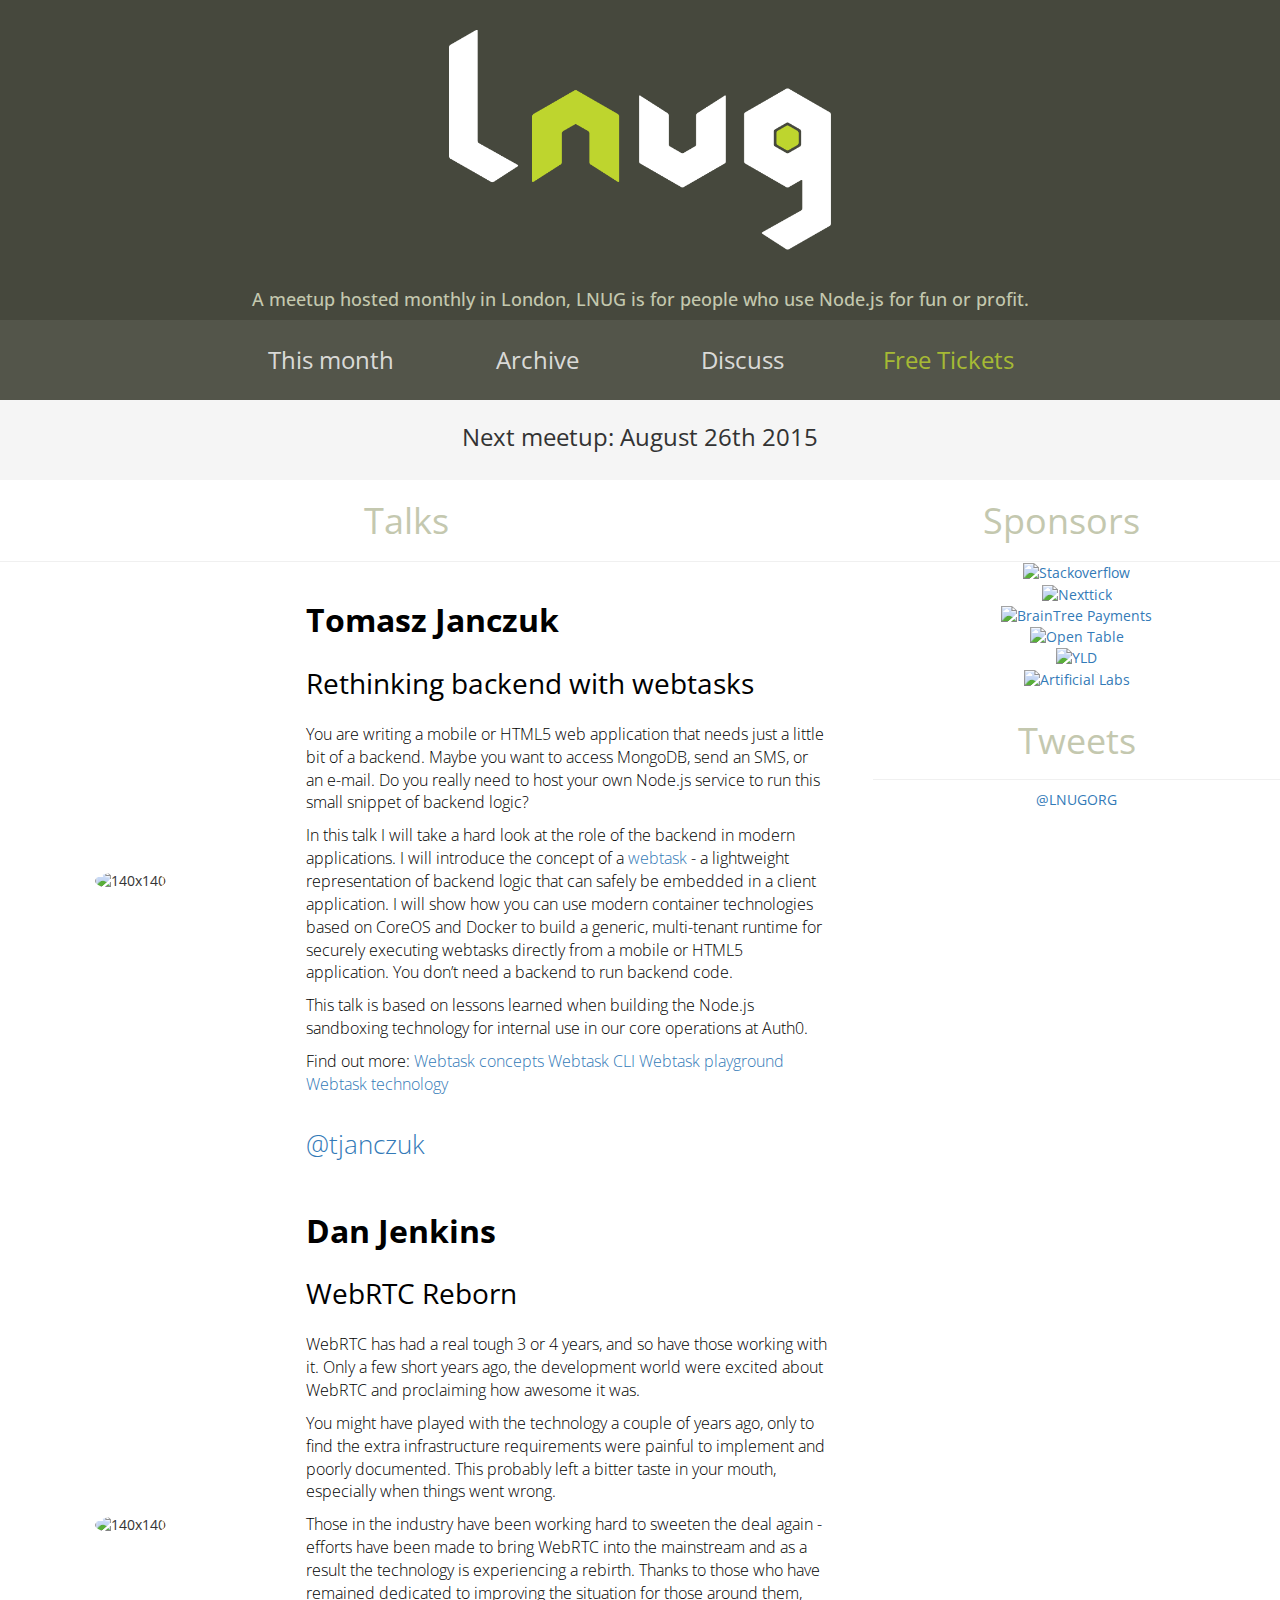
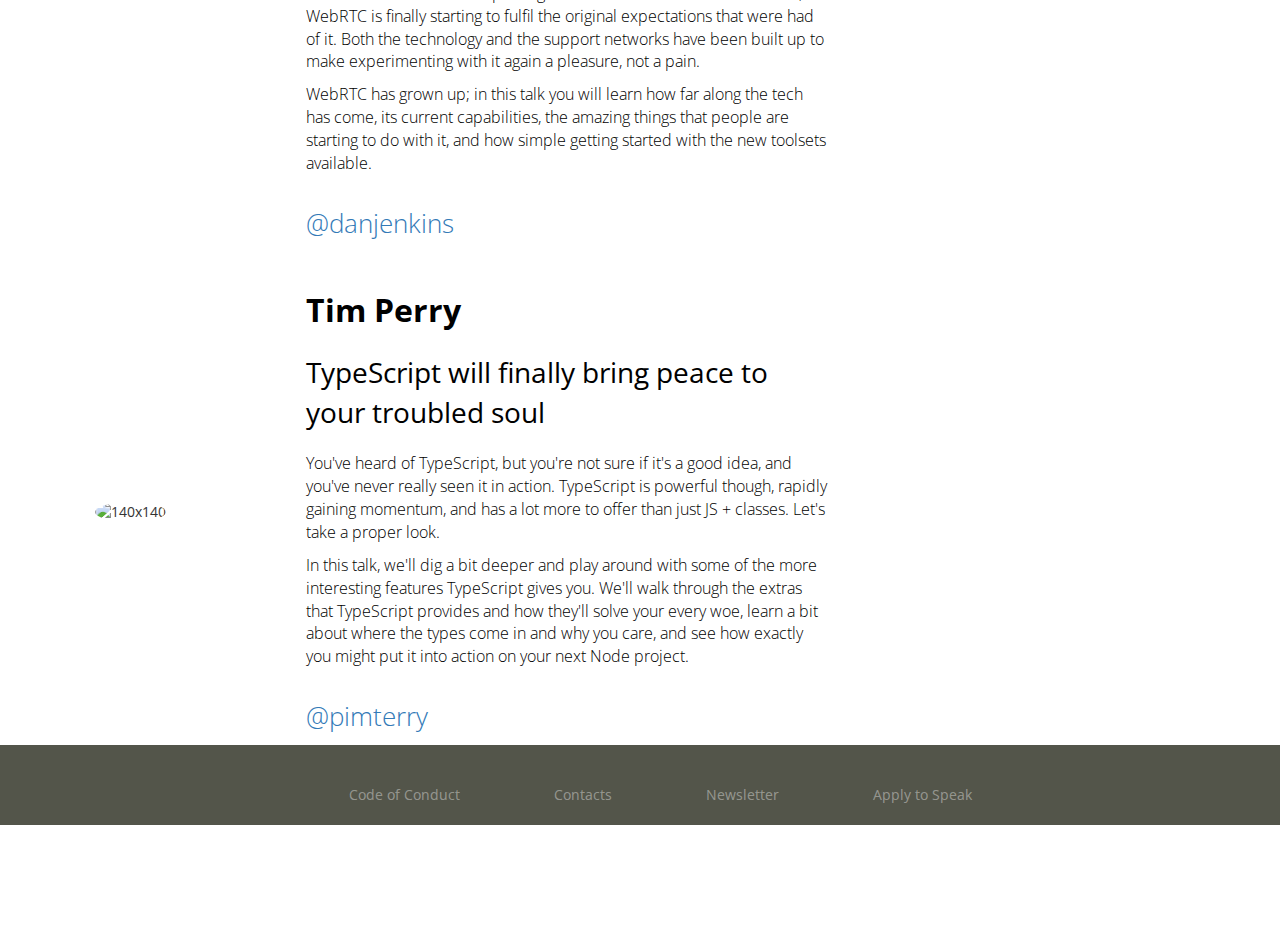
==== index.html @ 900f6df1 "fixed logo annnoyancies" ====
<!DOCTYPE html>
<html xmlns="http://www.w3.org/1999/xhtml" xmlns:og="http://ogp.me/ns#" xmlns:fb="http://www.facebook.com/2008/fbml">
<head>
  <meta charset="utf-8">
  <title>LNUG - London Node User Group</title>
  <meta name="description" content="London Node.js User Group is a meetup for developers but everyone is welcome. We meet every month to talk about Node, Javascript and to network">
  <!-- og  + meta data -->
  <meta property="og:title" content="LNUG - London Node User Group">
  <meta property="og:type" content="website">
  <meta property="og:url" content="http://lnug.org">
  <meta property="og:image" content="https://cloud.githubusercontent.com/assets/1097232/8071106/f07e3f4e-0efe-11e5-84f7-f4d4debe9ec7.png">
  <meta property="og:site_name" content="LNUG - London Node User Group">
  <meta property="og:description" content="London Node.js User Group is a meetup for developers but everyone is welcome. We meet every month to talk about Node, Javascript and to network.">

  <meta name="twitter:site" content="@lnugorg">
  <meta name="twitter:card" content="summary">
  <meta name="twitter:title" content="LNUG - London Node User Group">
  <meta name="twitter:description" content="London Node.js User Group is a meetup for developers but everyone is welcome. We meet every month to talk about Node, Javascript and to network.">
  <meta name="twitter:image" content="http://i.imgur.com/BBVehHB.png">
  <meta name="twitter:url" content="http://www.lnug.org">
  <meta name="google-site-verification" content="gnZ_Oz6_k7Gv93jmtpCeY6Rjz6E_rjh_1n5dlYgMcJw">
  <script src="//code.jquery.com/jquery.min.js"></script>
  <link href="//maxcdn.bootstrapcdn.com/bootstrap/3.3.4/css/bootstrap.min.css" rel="stylesheet" type="text/css">
  <script src="//maxcdn.bootstrapcdn.com/bootstrap/3.3.4/js/bootstrap.min.js"></script>
  <link rel="stylesheet" href="css.css">
  <meta name="viewport" content="width=device-width, initial-scale=1">
</head>
<body>
<div class="container">
  <div class="row">
    <div class="col-xs-12 lnug-hero">
      <div class="lnug-header img-responsive">
        <img src="/public/logo.png" class="main_logo"/>
      </div>
      <div class="lnug-headline text-center"><h1>A meetup hosted monthly in London, LNUG is for people who use Node.js for fun or profit.</h1></div>
      <div class="row">
        <div class="lnug-menu col-lg-12">
            <div class="lnug-menu-textblock col-lg-8 col-lg-offset-2">
              <div class="lnug-menu-text col-xs-12 col-lg-3"><a href="/">This month</a></div>
              <div class="lnug-menu-text col-xs-12 col-lg-3"><a href="/archive">Archive</a></div>
              <div class="lnug-menu-text col-xs-12 col-lg-3"><a href="https://gitter.im/lnug/discuss" target="_blank">Discuss</a></div>
              <div class="lnug-menu-text col-xs-12 col-lg-3"><a id="lnug-tkt" href="https://ti.to/lnug/august-2015" target="_blank">Free Tickets</a></div>
            </div>
        </div>
      </div>
      <div class="lnug-nextevent">
        <div class="text-center">
          <p>Next meetup: <span class="lnug-nextmeetup">August 26th 2015</span></p>
        </div>
      </div>
    </div>
  </div>



  <div class="row">
    <div class="row lnug-sectiondesc">
       <div class="col-xs-12 col-md-8 text-center talk-label ">Talks</div>
       <div class="col-xs-12 col-md-4 text-center sponsor-label hidden-xs hidden-sm">Sponsors</div>
    </div>

    <div class="col-xs-12 col-md-8 col-lg-8 lnug-content"><div class="row lnug-singlespeaker">
  <div class="col-xs-4 col-md-4 text-center lnug-speakerphoto">
    <img class="img-circle" alt="140x140" style="width: 140px; height: 140px;" src="https://avatars.githubusercontent.com/u/822369?v=3">
  </div>
  <div class="col-xs-8 col-md-8 lnug-speakercard">
    <div class="col-xs-12 lnug-speakername name">Tomasz Janczuk</div>
    <div class="col-xs-12 lnug-talktitle title">Rethinking backend with webtasks</div>
    <div class="col-xs-12 lnug-talkdesc desc"><p>You are writing a mobile or HTML5 web application that needs just a little bit of a backend. Maybe you want to access MongoDB, send an SMS, or an e-mail. Do you really need to host your own Node.js service to run this small snippet of backend logic?</p>
<p>In this talk I will take a hard look at the role of the backend in modern applications. I will introduce the concept of a <a href="https://webtask.io">webtask</a> - a lightweight representation of backend logic that can safely be embedded in a client application. I will show how you can use modern container technologies based on CoreOS and Docker to build a generic, multi-tenant runtime for securely executing webtasks directly from a mobile or HTML5 application. You don’t need a backend to run backend code.</p>
<p>This talk is based on lessons learned when building the Node.js sandboxing technology for internal use in our core operations at Auth0.</p>
<p>Find out more:
<a href="http://tomasz.janczuk.org/2015/04/rethinking-backend-with-webtasks.html">Webtask concepts</a>
<a href="https://github.com/auth0/wt-cli">Webtask CLI</a>
<a href="https://webtask.io">Webtask playground</a>
<a href="https://medium.com/aws-activate-startup-blog/sandboxing-code-in-the-era-of-containers-294edb3a674">Webtask technology</a></p>
</div>
    <div class="col-xs-12 lnug-twitterhandle">
      <a href="https://github.com/tjanczuk">@tjanczuk</a>
      </div>
  </div>
</div> <div class="row lnug-singlespeaker">
  <div class="col-xs-4 col-md-4 text-center lnug-speakerphoto">
    <img class="img-circle" alt="140x140" style="width: 140px; height: 140px;" src="https://avatars.githubusercontent.com/u/243117?v=3">
  </div>
  <div class="col-xs-8 col-md-8 lnug-speakercard">
    <div class="col-xs-12 lnug-speakername name">Dan Jenkins</div>
    <div class="col-xs-12 lnug-talktitle title">WebRTC Reborn</div>
    <div class="col-xs-12 lnug-talkdesc desc"><p>WebRTC has had a real tough 3 or 4 years, and so have those working with it. Only a few short years ago, the development world were excited about WebRTC and proclaiming how awesome it was. </p>
<p>You might have played with the technology a couple of years ago, only to find the extra infrastructure requirements were painful to implement and poorly documented. This probably left a bitter taste in your mouth, especially when things went wrong.</p>
<p>Those in the industry have been working hard to sweeten the deal again - efforts have been made to bring WebRTC into the mainstream and as a result the technology is experiencing a rebirth. Thanks to those who have remained dedicated to improving the situation for those around them, WebRTC is finally starting to fulfil the original expectations that were had of it. Both the technology and the support networks have been built up to make experimenting with it again a pleasure, not a pain.</p>
<p>WebRTC has grown up; in this talk you will learn how far along the tech has come, its current capabilities, the amazing things that people are starting to do with it, and how simple getting started with the new toolsets available.</p>
</div>
    <div class="col-xs-12 lnug-twitterhandle">
      <a href="https://github.com/danjenkins">@danjenkins</a>
      </div>
  </div>
</div> <div class="row lnug-singlespeaker">
  <div class="col-xs-4 col-md-4 text-center lnug-speakerphoto">
    <img class="img-circle" alt="140x140" style="width: 140px; height: 140px;" src="https://avatars.githubusercontent.com/u/1526883?v=3">
  </div>
  <div class="col-xs-8 col-md-8 lnug-speakercard">
    <div class="col-xs-12 lnug-speakername name">Tim Perry</div>
    <div class="col-xs-12 lnug-talktitle title">TypeScript will finally bring peace to your troubled soul</div>
    <div class="col-xs-12 lnug-talkdesc desc"><p>You&#39;ve heard of TypeScript, but you&#39;re not sure if it&#39;s a good idea, and you&#39;ve never really seen it in action. TypeScript is powerful though, rapidly gaining momentum, and has a lot more to offer than just JS + classes. Let&#39;s take a proper look.</p>
<p>In this talk, we&#39;ll dig a bit deeper and play around with some of the more interesting features TypeScript gives you. We&#39;ll walk through the extras that TypeScript provides and how they&#39;ll solve your every woe, learn a bit about where the types come in and why you care, and see how exactly you might put it into action on your next Node project.</p>
</div>
    <div class="col-xs-12 lnug-twitterhandle">
      <a href="https://github.com/pimterry">@pimterry</a>
      </div>
  </div>
</div></div>

    <div class="col-xs-12 col-md-4 col-lg-4 lnug-sidebar text-center">
      <ul class="list-unstyled">
        <li>
          <a href="http://www.stackoverflow.com" target="_blank" title="Stackoverflow homepage, proud sponsor of LNUG">
            <img src="./public/stackoverflow.jpg" alt="Stackoverflow">
          </a>
        </li>
        <li>
          <a href="http://www.nexttick.io" target="_blank" title="Nexttick homepage, proud sponsor of LNUG">
            <img src="./public/nexttick.jpg" alt="Nexttick">
          </a>
        </li>
        <li>
          <a href="https://www.braintreepayments.com/" target="_blank" title="BrainTree Payments homepage, proud sponsor of LNUG">
            <img src="./public/braintree.png" alt="BrainTree Payments">
          </a>
        </li>
        <li>
          <a href="http://www.opentable.com/" target="_blank" title="Open Table homepage, proud sponsor of LNUG">
            <img src="./public/opentable.jpg" alt="Open Table">
          </a>
        </li>
        <li>
          <a href="http://www.yld.io" target="_blank" title="YLD homepage, proud sponsor of LNUG">
            <img src="./public/yld.jpg" alt="YLD">
          </a>
        </li>
        <li>
          <a href="http://www.artificial.io" target="_blank" title="Artificial homepage, proud sponsor of LNUG">
            <img src="./public/artificial-labs.jpg" alt="Artificial Labs">
          </a>
        </li>
      </ul>

      <div class="twitter-label lnug-sectiondesc">Tweets</div>
      <div class="twitter-widget">
        <a class="twitter-timeline" data-dnt="true" href="https://twitter.com/LNUGorg" data-widget-id="568413083740422144">@LNUGORG</a>
        <script>!function(d,s,id){var js,fjs=d.getElementsByTagName(s)[0],p=/^http:/.test(d.location)?'http':'https';if(!d.getElementById(id)){js=d.createElement(s);js.id=id;js.src=p+"://platform.twitter.com/widgets.js";fjs.parentNode.insertBefore(js,fjs);}}(document,"script","twitter-wjs");</script>
      </div>
    </div>


  <div class="row">
    <div class="col-xs-12 lnug-footer">
      <ul class="lnug-footer-text">
        <li><a href="code-of-conduct" title="code-of-conduct">Code of Conduct</a></li>
        <li><a href="mailto:contact@lnug.org?Subject=LNUG+site+question">Contacts</a></li>
        <li><a href="http://nexttick.us8.list-manage.com/subscribe?u=9ebd291b0179eceff6533b0da&amp;id=f7e81cdb7a" target="_blank" title="The monthly newsletter">Newsletter</a></li>
        <li><a href="//github.com/lnug/speak" target="_blank" title="speakers application">Apply to Speak</a></li>
      </ul>
      <ul class="lnug-footer-text">
        <li>LNUG 2015 - THE nodejs meetup in London</li>
      </ul>
    </div>
  </div>
</div>
</div>
</body>
<link href="//fonts.googleapis.com/css?family=Open+Sans:300,400,700" rel="stylesheet" type="text/css">
<script>
  !function(g,s,q,r,d){r=g[r]=g[r]||function(){(r.q=r.q||[]).push(
  arguments)};d=s.createElement(q);q=s.getElementsByTagName(q)[0];
  d.src='//d1l6p2sc9645hc.cloudfront.net/tracker.js';q.parentNode.
  insertBefore(d,q)}(window,document,'script','_gs');

  _gs('GSN-057421-B');
</script>
</html>
---- css.css ----
html, body {
  overflow-x: hidden;
  background-color: white;
}

.container {
  padding: 0;
  margin: 0;
  width: 100%;
  font-family: 'Open Sans', sans-serif;
}
.lnug-header {
  background-color: rgb(70, 72, 61);
  background-repeat: no-repeat;
  background-size: contain;
  background-position: center;
  height: 220px;
}
.lnug-headline {
  background-color: rgb(70, 72, 61);
  color: yellow;
  font-size: 18px;
}
.lnug-headline h1 {
  margin: 0 !important;
  padding: 10px 0 !important;
  font-size: 18px !important;
  color: rgb(196, 200, 175);
}

.lnug-menu {
  background-color: rgb(83, 85, 74);
  text-align: center;
}

.lnug-menu-textblock {
  text-align: center;
  height:100%;
  display: inline-block;
}

.lnug-menu-text {
  color: rgba(255,255,255,0.2);
  line-height: 3.3;
  font-size: 24px;
  height: 80px;
  float: left;
}
.lnug-menu-text a {
  color:rgba(255,255,255,0.8);
}
#lnug-tkt {
  color:rgba(190,213,46,0.8);

}

.lnug-nextevent {
  background-color: rgb(245, 245, 245);
  height: 80px;
  font-size: 24px;
  padding-top: 20px;
}

.lnug-sectiondesc {
  color: rgb(196, 200, 175);
  font-size: 36px;
  height: 80px;
  width: 100%;
}

html body .lnug-section p {
  padding-left: 0 !important;
  margin-left: 0 !important;
}

.talk-label,.sponsor-label {
  padding: 15px 0;
  border-bottom: 1px rgb(240, 240, 240) solid;
}
.twitter-label {
  padding: 15px 0;
  border-bottom: 1px rgb(240, 240, 240) solid;
}

.twitter-widget {
  padding-top: 10px;
  margin: 0 40px;
}

.lnug-content {

}

.lnug-content h1 p, .lnug-content h1 {
  margin-left: 20px;
}

.lnug-archive dl {
  margin: 0 20px;
}

.lnug-archive dt {
  font-size: 28px;
}

.lnug-archive dd {
  font-size: 16px;
}

.lnug-singlespeaker {
  margin-top: 25px;
  display: table;
}

.lnug-speakerphoto {
  display: table-cell;
  vertical-align: middle;
  float: none;
}
.lnug-speakercard {
  display: table-cell;
  float: none;
}

.lnug-speakercard div {
  margin: 10px 0;
  height: 100%;
}

.lnug-speakername {
  font-size: 32px;
  color: black;
  font-weight: 700;
}

.lnug-talktitle {
  font-size: 28px;
  color: black;
  font-weight: 400;
}

.lnug-talkdesc {
  font-size: 16px;
  color: black;
  font-weight: 300;
}

.lnug-twitterhandle {
  font-size: 26px;
  color: rgb(206, 208, 194);
  font-weight: 300;
}

.lnug-footer {
  background: rgb(83, 85, 74);
  height: 80px;
  color: rgba(255,255,255,0.4);
}

.lnug-footer-text {
  margin-top: 10px;
  text-align: center;
}
.lnug-footer-text li {
  display: inline-block;
  padding: 0 15px;
  margin: 30px !important;
}

.lnug-footer-text a {
  color: rgba(255,255,255,0.4);
}


.main_logo {
  height: 220px;
}
.lnug-hero {
  background: rgb(70, 72, 61);
}

.lnug-header.img-responsive {
  margin: 30px !important;


  text-align: center;
}
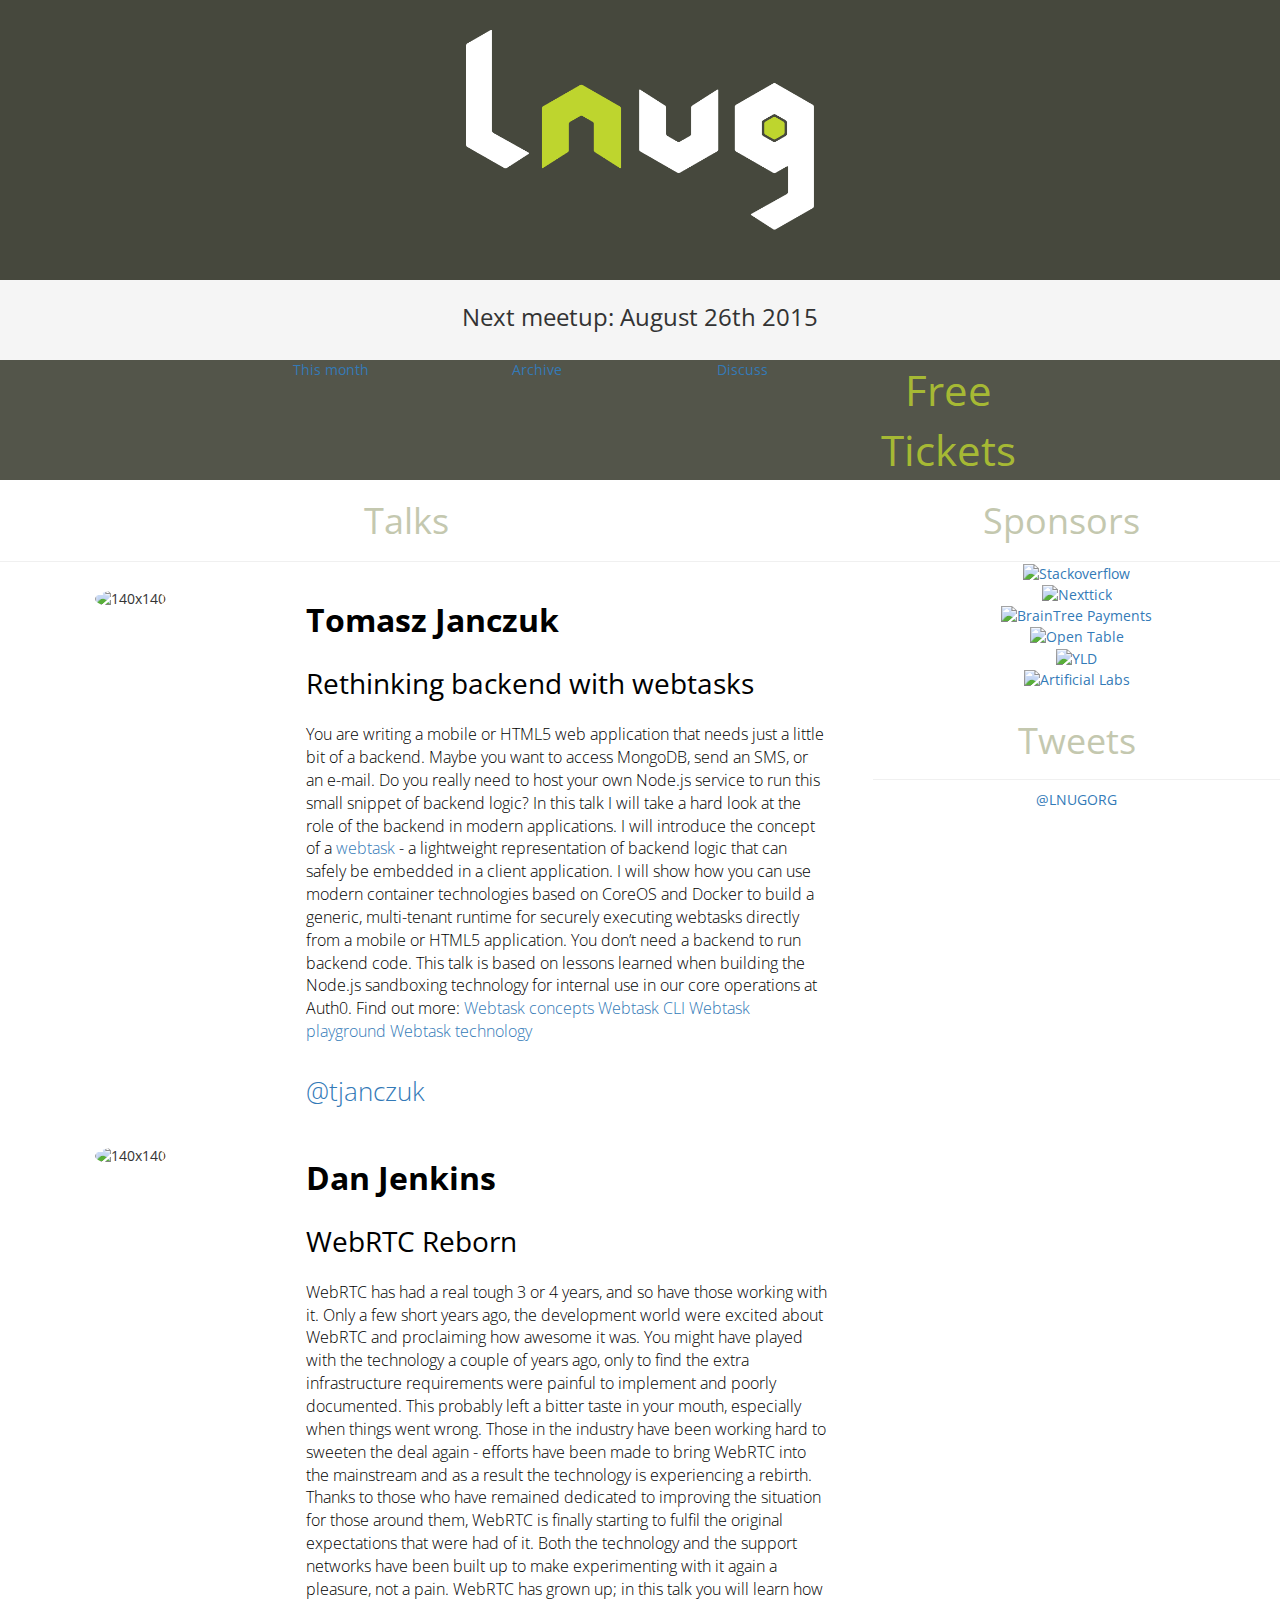
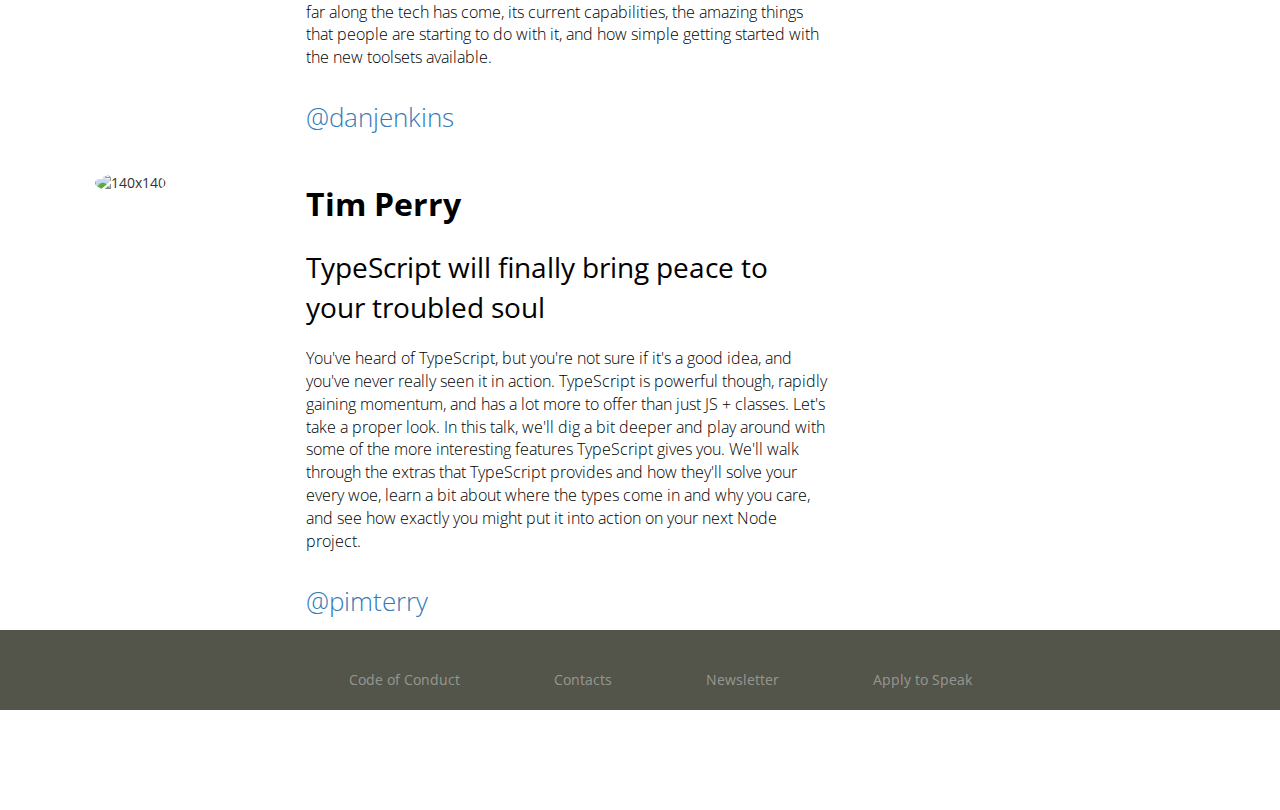
==== commit b33b81ab: "tweaks" ====
--- a/index.html
+++ b/index.html
@@ -30,9 +30,15 @@
   <div class="row">
     <div class="col-xs-12 lnug-hero">
       <div class="lnug-header img-responsive">
-        <img src="/public/logo.png" class="main_logo"/>
+        <img src="/public/logo.png" alt="London Node User Group" class="main_logo"/>
       </div>
-      <div class="lnug-headline text-center"><h1>A meetup hosted monthly in London, LNUG is for people who use Node.js for fun or profit.</h1></div>
+      <div class="lnug-nextevent">
+        <div class="text-center">
+          <p>Next meetup: <span class="lnug-nextmeetup">August 26th 2015</span></p>
+        </div>
+      </div>
+
+
       <div class="row">
         <div class="lnug-menu col-lg-12">
             <div class="lnug-menu-textblock col-lg-8 col-lg-offset-2">
@@ -41,11 +47,6 @@
               <div class="lnug-menu-text col-xs-12 col-lg-3"><a href="https://gitter.im/lnug/discuss" target="_blank">Discuss</a></div>
               <div class="lnug-menu-text col-xs-12 col-lg-3"><a id="lnug-tkt" href="https://ti.to/lnug/august-2015" target="_blank">Free Tickets</a></div>
             </div>
-        </div>
-      </div>
-      <div class="lnug-nextevent">
-        <div class="text-center">
-          <p>Next meetup: <span class="lnug-nextmeetup">August 26th 2015</span></p>
         </div>
       </div>
     </div>
@@ -66,14 +67,7 @@
   <div class="col-xs-8 col-md-8 lnug-speakercard">
     <div class="col-xs-12 lnug-speakername name">Tomasz Janczuk</div>
     <div class="col-xs-12 lnug-talktitle title">Rethinking backend with webtasks</div>
-    <div class="col-xs-12 lnug-talkdesc desc"><p>You are writing a mobile or HTML5 web application that needs just a little bit of a backend. Maybe you want to access MongoDB, send an SMS, or an e-mail. Do you really need to host your own Node.js service to run this small snippet of backend logic?</p>
-<p>In this talk I will take a hard look at the role of the backend in modern applications. I will introduce the concept of a <a href="https://webtask.io">webtask</a> - a lightweight representation of backend logic that can safely be embedded in a client application. I will show how you can use modern container technologies based on CoreOS and Docker to build a generic, multi-tenant runtime for securely executing webtasks directly from a mobile or HTML5 application. You don’t need a backend to run backend code.</p>
-<p>This talk is based on lessons learned when building the Node.js sandboxing technology for internal use in our core operations at Auth0.</p>
-<p>Find out more:
-<a href="http://tomasz.janczuk.org/2015/04/rethinking-backend-with-webtasks.html">Webtask concepts</a>
-<a href="https://github.com/auth0/wt-cli">Webtask CLI</a>
-<a href="https://webtask.io">Webtask playground</a>
-<a href="https://medium.com/aws-activate-startup-blog/sandboxing-code-in-the-era-of-containers-294edb3a674">Webtask technology</a></p>
+    <div class="col-xs-12 lnug-talkdesc desc"><p>You are writing a mobile or HTML5 web application that needs just a little bit of a backend. Maybe you want to access MongoDB, send an SMS, or an e-mail. Do you really need to host your own Node.js service to run this small snippet of backend logic?&#13;&#10;&#13;&#10;In this talk I will take a hard look at the role of the backend in modern applications. I will introduce the concept of a <a href="https://webtask.io">webtask</a> - a lightweight representation of backend logic that can safely be embedded in a client application. I will show how you can use modern container technologies based on CoreOS and Docker to build a generic, multi-tenant runtime for securely executing webtasks directly from a mobile or HTML5 application. You don&rsquo;t need a backend to run backend code.&#13;&#10;&#13;&#10;This talk is based on lessons learned when building the Node.js sandboxing technology for internal use in our core operations at Auth0.&#13;&#10;&#13;&#10;Find out more:&#13;&#10;<a href="http://tomasz.janczuk.org/2015/04/rethinking-backend-with-webtasks.html">Webtask concepts</a>&#13;&#10;<a href="https://github.com/auth0/wt-cli">Webtask CLI</a>&#13;&#10;<a href="https://webtask.io">Webtask playground</a>&#13;&#10;<a href="https://medium.com/aws-activate-startup-blog/sandboxing-code-in-the-era-of-containers-294edb3a674">Webtask technology</a>&#13;&#10;</p>
 </div>
     <div class="col-xs-12 lnug-twitterhandle">
       <a href="https://github.com/tjanczuk">@tjanczuk</a>
@@ -86,10 +80,7 @@
   <div class="col-xs-8 col-md-8 lnug-speakercard">
     <div class="col-xs-12 lnug-speakername name">Dan Jenkins</div>
     <div class="col-xs-12 lnug-talktitle title">WebRTC Reborn</div>
-    <div class="col-xs-12 lnug-talkdesc desc"><p>WebRTC has had a real tough 3 or 4 years, and so have those working with it. Only a few short years ago, the development world were excited about WebRTC and proclaiming how awesome it was. </p>
-<p>You might have played with the technology a couple of years ago, only to find the extra infrastructure requirements were painful to implement and poorly documented. This probably left a bitter taste in your mouth, especially when things went wrong.</p>
-<p>Those in the industry have been working hard to sweeten the deal again - efforts have been made to bring WebRTC into the mainstream and as a result the technology is experiencing a rebirth. Thanks to those who have remained dedicated to improving the situation for those around them, WebRTC is finally starting to fulfil the original expectations that were had of it. Both the technology and the support networks have been built up to make experimenting with it again a pleasure, not a pain.</p>
-<p>WebRTC has grown up; in this talk you will learn how far along the tech has come, its current capabilities, the amazing things that people are starting to do with it, and how simple getting started with the new toolsets available.</p>
+    <div class="col-xs-12 lnug-talkdesc desc"><p>WebRTC has had a real tough 3 or 4 years, and so have those working with it. Only a few short years ago, the development world were excited about WebRTC and proclaiming how awesome it was. &#13;&#10;&#13;&#10;You might have played with the technology a couple of years ago, only to find the extra infrastructure requirements were painful to implement and poorly documented. This probably left a bitter taste in your mouth, especially when things went wrong.&#13;&#10;&#13;&#10;Those in the industry have been working hard to sweeten the deal again - efforts have been made to bring WebRTC into the mainstream and as a result the technology is experiencing a rebirth. Thanks to those who have remained dedicated to improving the situation for those around them, WebRTC is finally starting to fulfil the original expectations that were had of it. Both the technology and the support networks have been built up to make experimenting with it again a pleasure, not a pain.&#13;&#10;&#13;&#10;WebRTC has grown up; in this talk you will learn how far along the tech has come, its current capabilities, the amazing things that people are starting to do with it, and how simple getting started with the new toolsets available.&#13;&#10;</p>
 </div>
     <div class="col-xs-12 lnug-twitterhandle">
       <a href="https://github.com/danjenkins">@danjenkins</a>
@@ -102,8 +93,7 @@
   <div class="col-xs-8 col-md-8 lnug-speakercard">
     <div class="col-xs-12 lnug-speakername name">Tim Perry</div>
     <div class="col-xs-12 lnug-talktitle title">TypeScript will finally bring peace to your troubled soul</div>
-    <div class="col-xs-12 lnug-talkdesc desc"><p>You&#39;ve heard of TypeScript, but you&#39;re not sure if it&#39;s a good idea, and you&#39;ve never really seen it in action. TypeScript is powerful though, rapidly gaining momentum, and has a lot more to offer than just JS + classes. Let&#39;s take a proper look.</p>
-<p>In this talk, we&#39;ll dig a bit deeper and play around with some of the more interesting features TypeScript gives you. We&#39;ll walk through the extras that TypeScript provides and how they&#39;ll solve your every woe, learn a bit about where the types come in and why you care, and see how exactly you might put it into action on your next Node project.</p>
+    <div class="col-xs-12 lnug-talkdesc desc"><p>You&#39;ve heard of TypeScript, but you&#39;re not sure if it&#39;s a good idea, and you&#39;ve never really seen it in action. TypeScript is powerful though, rapidly gaining momentum, and has a lot more to offer than just JS + classes. Let&#39;s take a proper look.&#13;&#10;&#13;&#10;In this talk, we&#39;ll dig a bit deeper and play around with some of the more interesting features TypeScript gives you. We&#39;ll walk through the extras that TypeScript provides and how they&#39;ll solve your every woe, learn a bit about where the types come in and why you care, and see how exactly you might put it into action on your next Node project.</p>
 </div>
     <div class="col-xs-12 lnug-twitterhandle">
       <a href="https://github.com/pimterry">@pimterry</a>
--- a/css.css
+++ b/css.css
@@ -19,7 +19,7 @@
 .lnug-headline {
   background-color: rgb(70, 72, 61);
   color: yellow;
-  font-size: 18px;
+  font-size: 10px;
 }
 .lnug-headline h1 {
   margin: 0 !important;
@@ -33,24 +33,24 @@
   text-align: center;
 }
 
-.lnug-menu-textblock {
-  text-align: center;
-  height:100%;
+.lnug-menu li {
   display: inline-block;
-}
-
-.lnug-menu-text {
-  color: rgba(255,255,255,0.2);
-  line-height: 3.3;
-  font-size: 24px;
-  height: 80px;
-  float: left;
-}
-.lnug-menu-text a {
-  color:rgba(255,255,255,0.8);
-}
+  width: 100%;
+  max-width: 200px;
+  padding: 1em 3em;
+  margin: .5em;
+}
+
+.lnug-menu li a {
+  font-size: 1.3em;
+  color: #fff;
+}
+
+
 #lnug-tkt {
   color:rgba(190,213,46,0.8);
+  font-size: 3em;
+  text-align: center;
 
 }
 
@@ -114,7 +114,8 @@
 
 .lnug-speakerphoto {
   display: table-cell;
-  vertical-align: middle;
+  vertical-align: top;
+  margin-top: 15em;
   float: none;
 }
 .lnug-speakercard {
@@ -173,7 +174,7 @@
 
 
 .main_logo {
-  height: 220px;
+  height: 200px;
 }
 .lnug-hero {
   background: rgb(70, 72, 61);
@@ -181,7 +182,91 @@
 
 .lnug-header.img-responsive {
   margin: 30px !important;
-
-
-  text-align: center;
-}
+  text-align: center;
+}
+
+.logo-detail {
+  position: relative;
+  top: -3em;
+  left: -6.3em;
+  color: #fff;
+}
+
+
+
+@import url(http://fonts.googleapis.com/css?family=Arvo);
+
+.box{
+  margin:0px auto;
+  margin-top:80px;
+  background:#FFF9EE url(http://subtlepatterns.com/patterns/lightpaperfibers.png);
+  color:#333;
+  text-transform:uppercase;
+  padding:8px;
+  width:50%;
+  font-weight:bold;
+  text-shadow:0px 1px 0px #fff;
+  font-family:"arvo";
+  font-size: 11px;
+
+}
+
+.inner{
+  border: 2px dashed rgba(51, 51, 51, 0.5);
+  min-height:100px;
+  padding:8px;
+
+}
+.inner h1{
+  padding:5px 0px;
+  margin:0px;
+  font-size:18px;
+  border-bottom: 1px solid rgba(51, 51, 51, 0.3);
+  text-align:center;
+}
+.info{
+  width:100%;
+  margin-top:5px;
+}
+.info .wp{
+  float: left;
+  padding: 5px;
+  width: 83px;
+  text-align: center;
+}
+.info .wp h2{
+  margin: 8px;
+}
+.total{
+  border-top: 1px solid rgba(51, 51, 51, 0.3);
+}
+
+.ticket {
+    text-align: center;
+}
+.clearfix:after {
+  content: ".";
+  display: block;
+  height: 0;
+  clear: both;
+  visibility: hidden;
+}
+.total h2{
+  padding-left:115px;
+  margin:10px 0px;
+  font-size: 15px;
+}
+.total p{float:right;margin:0px;margin-right: 15px;}
+
+a.buy{
+  color:#fff;
+  text-align:center;
+  font-size:25px;
+  text-decoration:none;
+  display:block;
+  width:200px;
+  margin:0px auto;
+  margin-top:50px;
+  padding:5px;
+  background:rgba(0,0,0,0.5);
+}
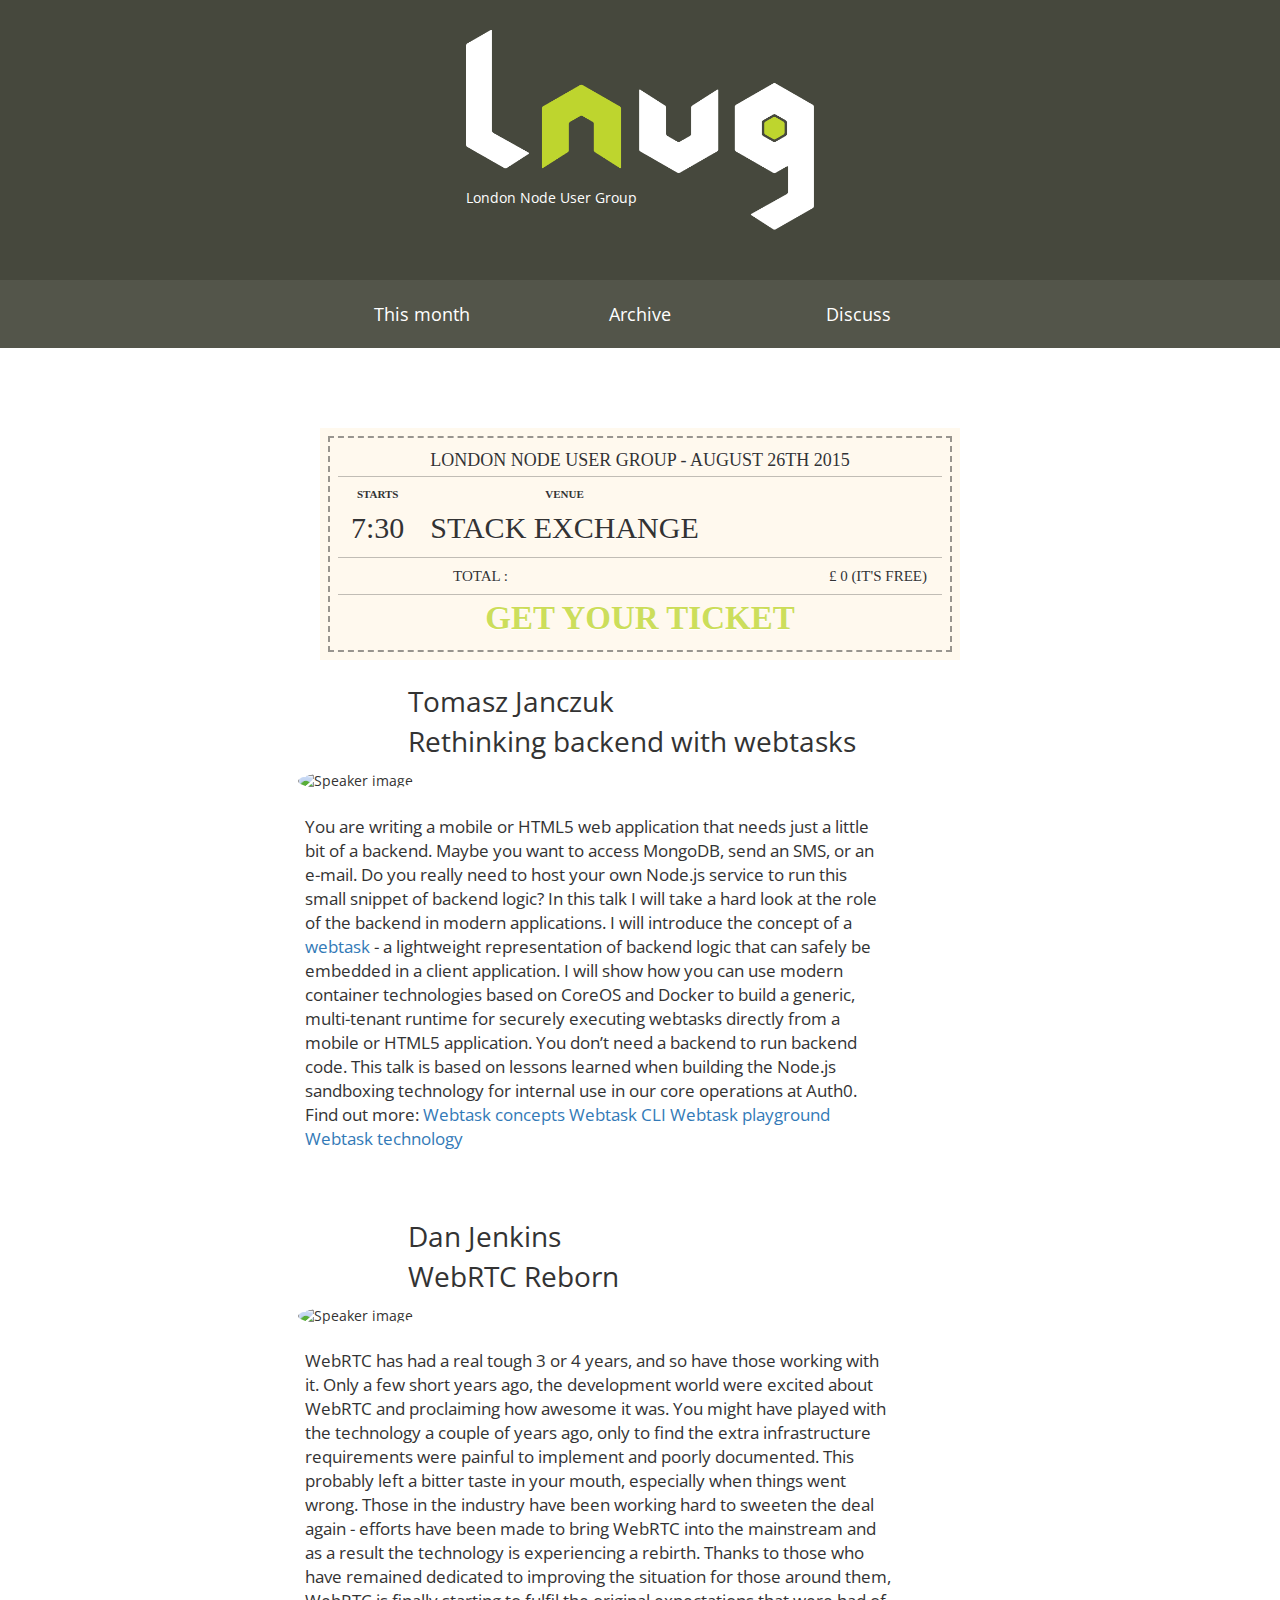
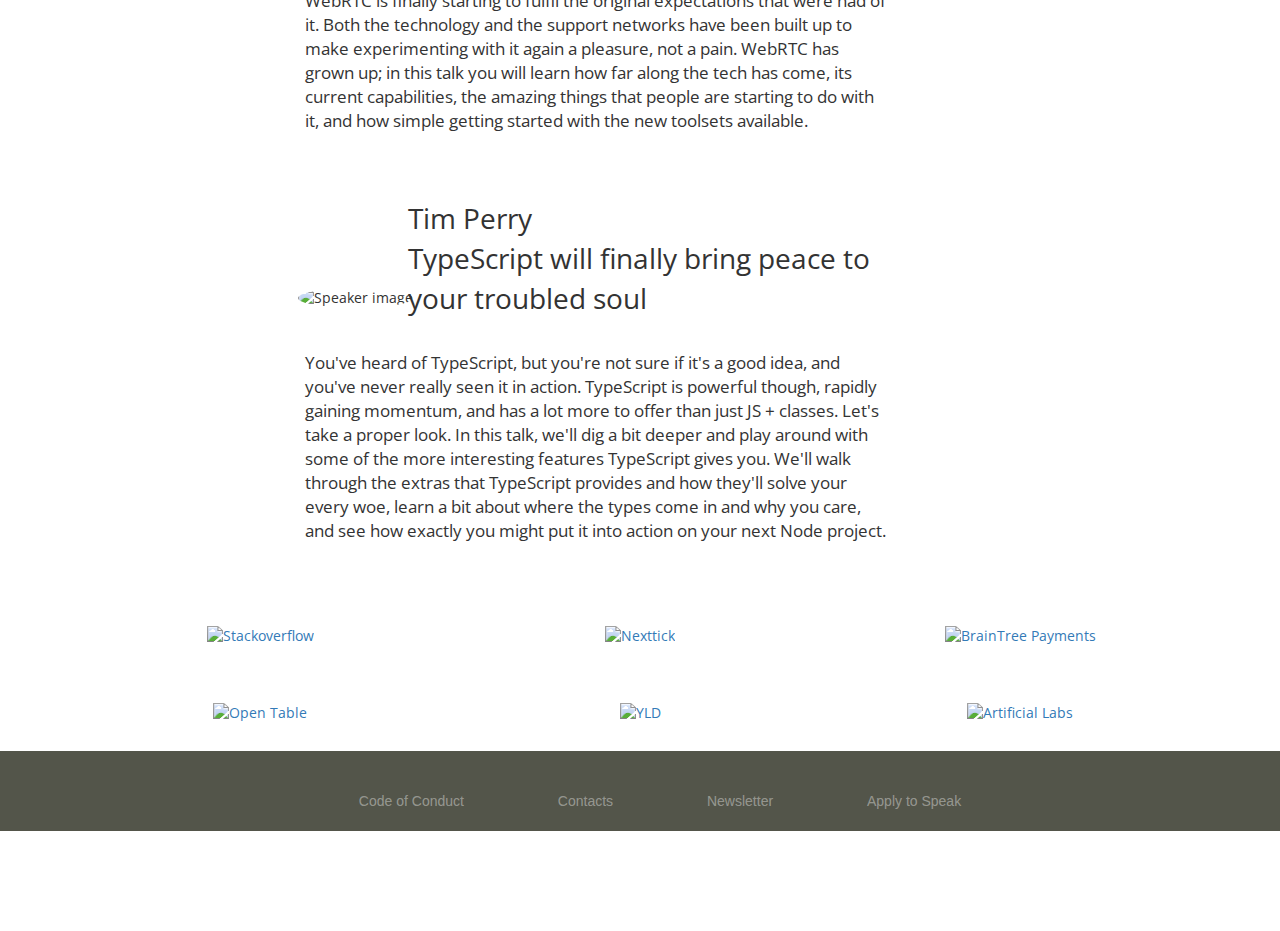
==== commit 51481e03: "design tweaks" ====
--- a/index.html
+++ b/index.html
@@ -22,7 +22,7 @@
   <script src="//code.jquery.com/jquery.min.js"></script>
   <link href="//maxcdn.bootstrapcdn.com/bootstrap/3.3.4/css/bootstrap.min.css" rel="stylesheet" type="text/css">
   <script src="//maxcdn.bootstrapcdn.com/bootstrap/3.3.4/js/bootstrap.min.js"></script>
-  <link rel="stylesheet" href="css.css">
+  <link rel="stylesheet" href="/css.css">
   <meta name="viewport" content="width=device-width, initial-scale=1">
 </head>
 <body>
@@ -30,116 +30,128 @@
   <div class="row">
     <div class="col-xs-12 lnug-hero">
       <div class="lnug-header img-responsive">
-        <img src="/public/logo.png" alt="London Node User Group" class="main_logo"/>
+        <img src="/public/logo.png" class="main_logo">
+        <p class="logo-detail">London Node User Group</p>
+
       </div>
-      <div class="lnug-nextevent">
-        <div class="text-center">
-          <p>Next meetup: <span class="lnug-nextmeetup">August 26th 2015</span></p>
-        </div>
+      <div class="row">
+
+        <nav class="lnug-menu col-lg-12">
+          <li><a href="/">This month</a></li>
+          <li><a href="/archive">Archive</a></li>
+          <li><a href="https://gitter.im/lnug/discuss" target="_blank">Discuss</a></li>
+
+        </nav>
+
       </div>
 
-
-      <div class="row">
-        <div class="lnug-menu col-lg-12">
-            <div class="lnug-menu-textblock col-lg-8 col-lg-offset-2">
-              <div class="lnug-menu-text col-xs-12 col-lg-3"><a href="/">This month</a></div>
-              <div class="lnug-menu-text col-xs-12 col-lg-3"><a href="/archive">Archive</a></div>
-              <div class="lnug-menu-text col-xs-12 col-lg-3"><a href="https://gitter.im/lnug/discuss" target="_blank">Discuss</a></div>
-              <div class="lnug-menu-text col-xs-12 col-lg-3"><a id="lnug-tkt" href="https://ti.to/lnug/august-2015" target="_blank">Free Tickets</a></div>
-            </div>
-        </div>
-      </div>
     </div>
   </div>
 
+<!-- The London Node User group is a friendly monthly meetup for people who use Node.js for fun or profit. -->
+  <div class="box">
+		<div class="inner">
+		<h1>London Node User Group - <span class="lnug-nextmeetup">August 26th 2015</span></h1>
+		<div class="info clearfix">
+            <div class="wp">Starts<h2>7:30</h2></div>
+			<div class="wp">Venue<h2>Stack Exchange</h2></div>
+		</div>
+		<div class="total clearfix">
+			<h2>Total : <p>£ 0 (it's free)</p></h2>
+		</div>
+<div class="total clearfix ticket">
+    <a id="lnug-tkt" href="https://ti.to/lnug/august-2015" target="_blank">Get your ticket</a>
+
+		</div>
+    </div>
+	</div>
+
+    <ul class="lnug-content"><div class="row lnug-speaker">
+    <img class="img-circle" alt="Speaker image" src="https://avatars.githubusercontent.com/u/822369?v=3">
+    <div class="detail">
+        <div class="name">Tomasz Janczuk</div>
+        <div class="title">Rethinking backend with webtasks</div>
+
+        <div class="handle">
+          <a></a>
+        </div>
+    </div>
+    <div class="desc"><p>You are writing a mobile or HTML5 web application that needs just a little bit of a backend. Maybe you want to access MongoDB, send an SMS, or an e-mail. Do you really need to host your own Node.js service to run this small snippet of backend logic?&#13;&#10;&#13;&#10;In this talk I will take a hard look at the role of the backend in modern applications. I will introduce the concept of a <a href="https://webtask.io">webtask</a> - a lightweight representation of backend logic that can safely be embedded in a client application. I will show how you can use modern container technologies based on CoreOS and Docker to build a generic, multi-tenant runtime for securely executing webtasks directly from a mobile or HTML5 application. You don&rsquo;t need a backend to run backend code.&#13;&#10;&#13;&#10;This talk is based on lessons learned when building the Node.js sandboxing technology for internal use in our core operations at Auth0.&#13;&#10;&#13;&#10;Find out more:&#13;&#10;<a href="http://tomasz.janczuk.org/2015/04/rethinking-backend-with-webtasks.html">Webtask concepts</a>&#13;&#10;<a href="https://github.com/auth0/wt-cli">Webtask CLI</a>&#13;&#10;<a href="https://webtask.io">Webtask playground</a>&#13;&#10;<a href="https://medium.com/aws-activate-startup-blog/sandboxing-code-in-the-era-of-containers-294edb3a674">Webtask technology</a>&#13;&#10;</p>
+</div>
+  </div>
+
+ <div class="row lnug-speaker">
+    <img class="img-circle" alt="Speaker image" src="https://avatars.githubusercontent.com/u/243117?v=3">
+    <div class="detail">
+        <div class="name">Dan Jenkins</div>
+        <div class="title">WebRTC Reborn</div>
+
+        <div class="handle">
+          <a></a>
+        </div>
+    </div>
+    <div class="desc"><p>WebRTC has had a real tough 3 or 4 years, and so have those working with it. Only a few short years ago, the development world were excited about WebRTC and proclaiming how awesome it was. &#13;&#10;&#13;&#10;You might have played with the technology a couple of years ago, only to find the extra infrastructure requirements were painful to implement and poorly documented. This probably left a bitter taste in your mouth, especially when things went wrong.&#13;&#10;&#13;&#10;Those in the industry have been working hard to sweeten the deal again - efforts have been made to bring WebRTC into the mainstream and as a result the technology is experiencing a rebirth. Thanks to those who have remained dedicated to improving the situation for those around them, WebRTC is finally starting to fulfil the original expectations that were had of it. Both the technology and the support networks have been built up to make experimenting with it again a pleasure, not a pain.&#13;&#10;&#13;&#10;WebRTC has grown up; in this talk you will learn how far along the tech has come, its current capabilities, the amazing things that people are starting to do with it, and how simple getting started with the new toolsets available.&#13;&#10;</p>
+</div>
+  </div>
+
+ <div class="row lnug-speaker">
+    <img class="img-circle" alt="Speaker image" src="https://avatars.githubusercontent.com/u/1526883?v=3">
+    <div class="detail">
+        <div class="name">Tim Perry</div>
+        <div class="title">TypeScript will finally bring peace to your troubled soul</div>
+
+        <div class="handle">
+          <a></a>
+        </div>
+    </div>
+    <div class="desc"><p>You&#39;ve heard of TypeScript, but you&#39;re not sure if it&#39;s a good idea, and you&#39;ve never really seen it in action. TypeScript is powerful though, rapidly gaining momentum, and has a lot more to offer than just JS + classes. Let&#39;s take a proper look.&#13;&#10;&#13;&#10;In this talk, we&#39;ll dig a bit deeper and play around with some of the more interesting features TypeScript gives you. We&#39;ll walk through the extras that TypeScript provides and how they&#39;ll solve your every woe, learn a bit about where the types come in and why you care, and see how exactly you might put it into action on your next Node project.</p>
+</div>
+  </div>
+
+</ul>
 
 
-  <div class="row">
-    <div class="row lnug-sectiondesc">
-       <div class="col-xs-12 col-md-8 text-center talk-label ">Talks</div>
-       <div class="col-xs-12 col-md-4 text-center sponsor-label hidden-xs hidden-sm">Sponsors</div>
-    </div>
+    <ul class="sponsors">
+      <li>
+        <a href="http://www.stackoverflow.com" target="_blank" title="Stackoverflow homepage, proud sponsor of LNUG">
+          <img src="./public/stackoverflow.jpg" alt="Stackoverflow">
+        </a>
+      </li>
+      <li>
+        <a href="http://www.nexttick.io" target="_blank" title="Nexttick homepage, proud sponsor of LNUG">
+          <img src="./public/nexttick.jpg" alt="Nexttick">
+        </a>
+      </li>
+      <li>
+        <a href="https://www.braintreepayments.com/" target="_blank" title="BrainTree Payments homepage, proud sponsor of LNUG">
+          <img src="./public/braintree.png" alt="BrainTree Payments">
+        </a>
+      </li>
+      <li>
+        <a href="http://www.opentable.com/" target="_blank" title="Open Table homepage, proud sponsor of LNUG">
+          <img src="./public/opentable.jpg" alt="Open Table">
+        </a>
+      </li>
+      <li>
+        <a href="http://www.yld.io" target="_blank" title="YLD homepage, proud sponsor of LNUG">
+          <img src="./public/yld.jpg" alt="YLD">
+        </a>
+      </li>
+      <li>
+        <a href="http://www.artificial.io" target="_blank" title="Artificial homepage, proud sponsor of LNUG">
+          <img src="./public/artificial-labs.jpg" alt="Artificial Labs">
+        </a>
+      </li>
+    </ul>
+<!--
+    <div class="col-xs-12 col-md-4 col-lg-4 lnug-sidebar text-center">
 
-    <div class="col-xs-12 col-md-8 col-lg-8 lnug-content"><div class="row lnug-singlespeaker">
-  <div class="col-xs-4 col-md-4 text-center lnug-speakerphoto">
-    <img class="img-circle" alt="140x140" style="width: 140px; height: 140px;" src="https://avatars.githubusercontent.com/u/822369?v=3">
-  </div>
-  <div class="col-xs-8 col-md-8 lnug-speakercard">
-    <div class="col-xs-12 lnug-speakername name">Tomasz Janczuk</div>
-    <div class="col-xs-12 lnug-talktitle title">Rethinking backend with webtasks</div>
-    <div class="col-xs-12 lnug-talkdesc desc"><p>You are writing a mobile or HTML5 web application that needs just a little bit of a backend. Maybe you want to access MongoDB, send an SMS, or an e-mail. Do you really need to host your own Node.js service to run this small snippet of backend logic?&#13;&#10;&#13;&#10;In this talk I will take a hard look at the role of the backend in modern applications. I will introduce the concept of a <a href="https://webtask.io">webtask</a> - a lightweight representation of backend logic that can safely be embedded in a client application. I will show how you can use modern container technologies based on CoreOS and Docker to build a generic, multi-tenant runtime for securely executing webtasks directly from a mobile or HTML5 application. You don&rsquo;t need a backend to run backend code.&#13;&#10;&#13;&#10;This talk is based on lessons learned when building the Node.js sandboxing technology for internal use in our core operations at Auth0.&#13;&#10;&#13;&#10;Find out more:&#13;&#10;<a href="http://tomasz.janczuk.org/2015/04/rethinking-backend-with-webtasks.html">Webtask concepts</a>&#13;&#10;<a href="https://github.com/auth0/wt-cli">Webtask CLI</a>&#13;&#10;<a href="https://webtask.io">Webtask playground</a>&#13;&#10;<a href="https://medium.com/aws-activate-startup-blog/sandboxing-code-in-the-era-of-containers-294edb3a674">Webtask technology</a>&#13;&#10;</p>
-</div>
-    <div class="col-xs-12 lnug-twitterhandle">
-      <a href="https://github.com/tjanczuk">@tjanczuk</a>
-      </div>
-  </div>
-</div> <div class="row lnug-singlespeaker">
-  <div class="col-xs-4 col-md-4 text-center lnug-speakerphoto">
-    <img class="img-circle" alt="140x140" style="width: 140px; height: 140px;" src="https://avatars.githubusercontent.com/u/243117?v=3">
-  </div>
-  <div class="col-xs-8 col-md-8 lnug-speakercard">
-    <div class="col-xs-12 lnug-speakername name">Dan Jenkins</div>
-    <div class="col-xs-12 lnug-talktitle title">WebRTC Reborn</div>
-    <div class="col-xs-12 lnug-talkdesc desc"><p>WebRTC has had a real tough 3 or 4 years, and so have those working with it. Only a few short years ago, the development world were excited about WebRTC and proclaiming how awesome it was. &#13;&#10;&#13;&#10;You might have played with the technology a couple of years ago, only to find the extra infrastructure requirements were painful to implement and poorly documented. This probably left a bitter taste in your mouth, especially when things went wrong.&#13;&#10;&#13;&#10;Those in the industry have been working hard to sweeten the deal again - efforts have been made to bring WebRTC into the mainstream and as a result the technology is experiencing a rebirth. Thanks to those who have remained dedicated to improving the situation for those around them, WebRTC is finally starting to fulfil the original expectations that were had of it. Both the technology and the support networks have been built up to make experimenting with it again a pleasure, not a pain.&#13;&#10;&#13;&#10;WebRTC has grown up; in this talk you will learn how far along the tech has come, its current capabilities, the amazing things that people are starting to do with it, and how simple getting started with the new toolsets available.&#13;&#10;</p>
-</div>
-    <div class="col-xs-12 lnug-twitterhandle">
-      <a href="https://github.com/danjenkins">@danjenkins</a>
-      </div>
-  </div>
-</div> <div class="row lnug-singlespeaker">
-  <div class="col-xs-4 col-md-4 text-center lnug-speakerphoto">
-    <img class="img-circle" alt="140x140" style="width: 140px; height: 140px;" src="https://avatars.githubusercontent.com/u/1526883?v=3">
-  </div>
-  <div class="col-xs-8 col-md-8 lnug-speakercard">
-    <div class="col-xs-12 lnug-speakername name">Tim Perry</div>
-    <div class="col-xs-12 lnug-talktitle title">TypeScript will finally bring peace to your troubled soul</div>
-    <div class="col-xs-12 lnug-talkdesc desc"><p>You&#39;ve heard of TypeScript, but you&#39;re not sure if it&#39;s a good idea, and you&#39;ve never really seen it in action. TypeScript is powerful though, rapidly gaining momentum, and has a lot more to offer than just JS + classes. Let&#39;s take a proper look.&#13;&#10;&#13;&#10;In this talk, we&#39;ll dig a bit deeper and play around with some of the more interesting features TypeScript gives you. We&#39;ll walk through the extras that TypeScript provides and how they&#39;ll solve your every woe, learn a bit about where the types come in and why you care, and see how exactly you might put it into action on your next Node project.</p>
-</div>
-    <div class="col-xs-12 lnug-twitterhandle">
-      <a href="https://github.com/pimterry">@pimterry</a>
-      </div>
-  </div>
-</div></div>
-
-    <div class="col-xs-12 col-md-4 col-lg-4 lnug-sidebar text-center">
-      <ul class="list-unstyled">
-        <li>
-          <a href="http://www.stackoverflow.com" target="_blank" title="Stackoverflow homepage, proud sponsor of LNUG">
-            <img src="./public/stackoverflow.jpg" alt="Stackoverflow">
-          </a>
-        </li>
-        <li>
-          <a href="http://www.nexttick.io" target="_blank" title="Nexttick homepage, proud sponsor of LNUG">
-            <img src="./public/nexttick.jpg" alt="Nexttick">
-          </a>
-        </li>
-        <li>
-          <a href="https://www.braintreepayments.com/" target="_blank" title="BrainTree Payments homepage, proud sponsor of LNUG">
-            <img src="./public/braintree.png" alt="BrainTree Payments">
-          </a>
-        </li>
-        <li>
-          <a href="http://www.opentable.com/" target="_blank" title="Open Table homepage, proud sponsor of LNUG">
-            <img src="./public/opentable.jpg" alt="Open Table">
-          </a>
-        </li>
-        <li>
-          <a href="http://www.yld.io" target="_blank" title="YLD homepage, proud sponsor of LNUG">
-            <img src="./public/yld.jpg" alt="YLD">
-          </a>
-        </li>
-        <li>
-          <a href="http://www.artificial.io" target="_blank" title="Artificial homepage, proud sponsor of LNUG">
-            <img src="./public/artificial-labs.jpg" alt="Artificial Labs">
-          </a>
-        </li>
-      </ul>
 
       <div class="twitter-label lnug-sectiondesc">Tweets</div>
       <div class="twitter-widget">
         <a class="twitter-timeline" data-dnt="true" href="https://twitter.com/LNUGorg" data-widget-id="568413083740422144">@LNUGORG</a>
         <script>!function(d,s,id){var js,fjs=d.getElementsByTagName(s)[0],p=/^http:/.test(d.location)?'http':'https';if(!d.getElementById(id)){js=d.createElement(s);js.id=id;js.src=p+"://platform.twitter.com/widgets.js";fjs.parentNode.insertBefore(js,fjs);}}(document,"script","twitter-wjs");</script>
-      </div>
+      </div> -->
     </div>
 
 
@@ -156,8 +168,8 @@
       </ul>
     </div>
   </div>
-</div>
-</div>
+
+
 </body>
 <link href="//fonts.googleapis.com/css?family=Open+Sans:300,400,700" rel="stylesheet" type="text/css">
 <script>
--- a/css.css
+++ b/css.css
@@ -112,12 +112,6 @@
   display: table;
 }
 
-.lnug-speakerphoto {
-  display: table-cell;
-  vertical-align: top;
-  margin-top: 15em;
-  float: none;
-}
 .lnug-speakercard {
   display: table-cell;
   float: none;
@@ -203,7 +197,7 @@
   color:#333;
   text-transform:uppercase;
   padding:8px;
-  width:50%;
+  width:100%;
   font-weight:bold;
   text-shadow:0px 1px 0px #fff;
   font-family:"arvo";
@@ -211,6 +205,11 @@
 
 }
 
+@media (min-width: 600px) {
+    .box {
+        width:50%;
+    }
+}
 .inner{
   border: 2px dashed rgba(51, 51, 51, 0.5);
   min-height:100px;
@@ -231,7 +230,6 @@
 .info .wp{
   float: left;
   padding: 5px;
-  width: 83px;
   text-align: center;
 }
 .info .wp h2{
@@ -239,6 +237,11 @@
 }
 .total{
   border-top: 1px solid rgba(51, 51, 51, 0.3);
+}
+
+.info li {
+    text-align: left;
+    text-transform: none;
 }
 
 .ticket {
@@ -270,3 +273,52 @@
   padding:5px;
   background:rgba(0,0,0,0.5);
 }
+
+.lnug-speaker {
+    /*background: red;*/
+    width: 100%;
+}
+
+@media (min-width: 600px) {
+    .lnug-speaker {
+        /*background: red;*/
+        width: 50%;
+        margin: 0 20%;
+    }
+
+}
+
+.lnug-speaker .detail {
+    /*background: #eee;*/
+    margin-left: 120px;
+    font-size: 2em;
+    min-height: 100px;
+}
+.lnug-speaker .desc {
+    /*background: green;*/
+    font-size: 1.2em;
+    margin: 1em;
+    padding: 1em 0 ;
+}
+.lnug-speaker img {
+    width: 100px;
+    position: relative;
+    top: 110px;
+    left: 10px;
+    height: 100px;
+}
+
+ul.sponsors {
+    text-align: center;
+    margin: 0;
+    padding: 0;
+}
+
+ul.sponsors li {
+    display: inline-block;
+    margin: 2em;
+}
+
+ul.sponsors li{
+    width: 25%;
+}
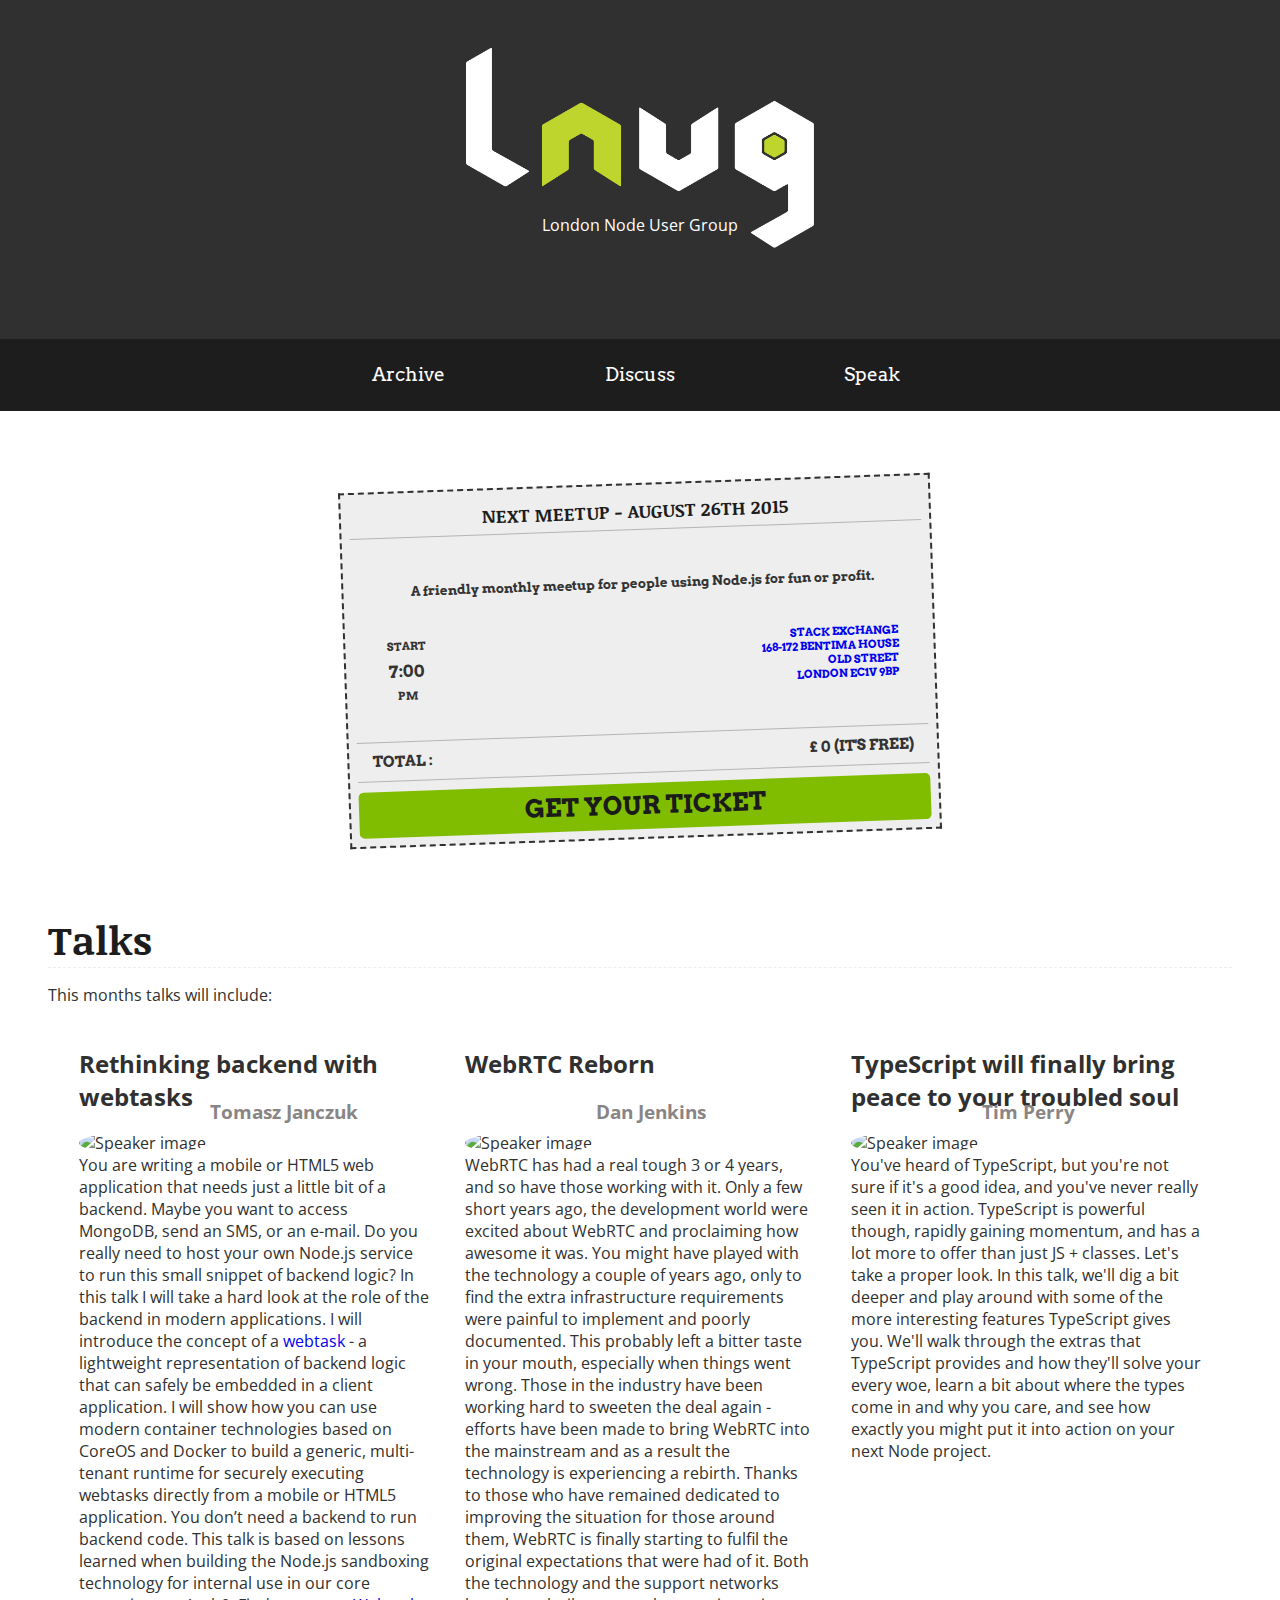
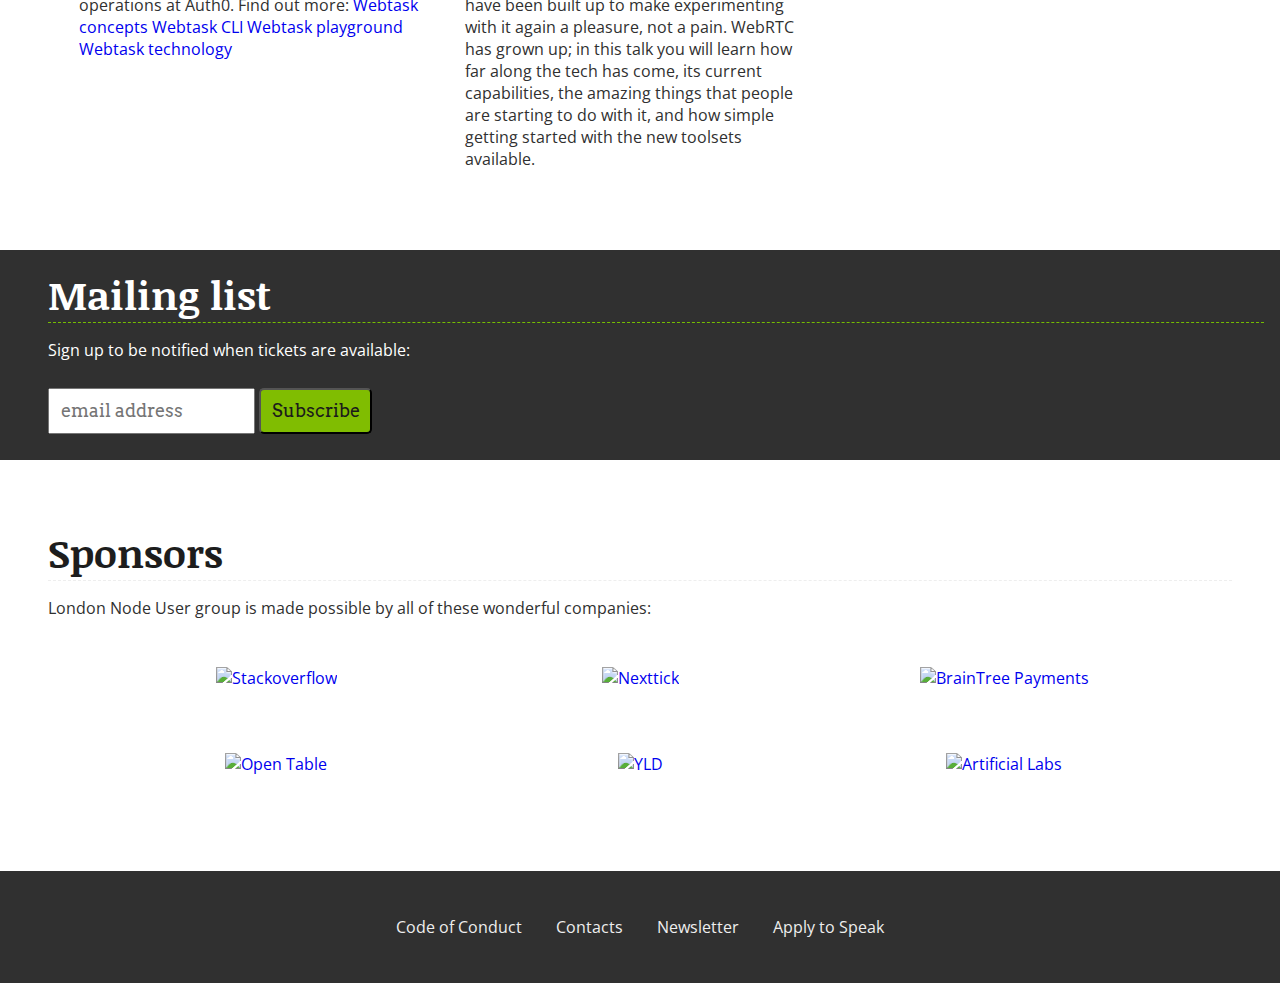
==== commit 3b68bd10: "adding mailing list to homepage and tidied up the breakpoints" ====
--- a/index.html
+++ b/index.html
@@ -20,57 +20,56 @@
   <meta name="twitter:url" content="http://www.lnug.org">
   <meta name="google-site-verification" content="gnZ_Oz6_k7Gv93jmtpCeY6Rjz6E_rjh_1n5dlYgMcJw">
   <script src="//code.jquery.com/jquery.min.js"></script>
-  <link href="//maxcdn.bootstrapcdn.com/bootstrap/3.3.4/css/bootstrap.min.css" rel="stylesheet" type="text/css">
-  <script src="//maxcdn.bootstrapcdn.com/bootstrap/3.3.4/js/bootstrap.min.js"></script>
   <link rel="stylesheet" href="/css.css">
   <meta name="viewport" content="width=device-width, initial-scale=1">
 </head>
 <body>
-<div class="container">
-  <div class="row">
-    <div class="col-xs-12 lnug-hero">
-      <div class="lnug-header img-responsive">
+    <div class="lnug-header img-responsive">
         <img src="/public/logo.png" class="main_logo">
         <p class="logo-detail">London Node User Group</p>
+    </div>
 
-      </div>
-      <div class="row">
+    <nav class="lnug-menu">
+        <li><a href="/archive">Archive</a></li>
+        <li><a href="https://gitter.im/lnug/discuss" target="_blank">Discuss</a></li>
+        <li><a href="https://github.com/lnug/speakers">Speak</a></li>
+    </nav>
 
-        <nav class="lnug-menu col-lg-12">
-          <li><a href="/">This month</a></li>
-          <li><a href="/archive">Archive</a></li>
-          <li><a href="https://gitter.im/lnug/discuss" target="_blank">Discuss</a></li>
+    <div class="lnug-body">
+        <div class="lnug-ticket"><div class="box">
+    <div class="inner">
+        <h1>Next meetup - <span class="lnug-nextmeetup">August 26th 2015</span></h1>
+        <div class="info clearfix">
+            <div class="wp desc">A friendly monthly meetup for people using Node.js for fun or profit.</div>
 
-        </nav>
+            <div class="wp">Start<h2>7:00</h2>pm</div>
+            <div class="wp address">
+                <a href="https://www.google.co.uk/maps/place/London+EC1V+9BP/@51.5251346,-0.0907117,17z/data=!3m1!4b1!4m2!3m1!1s0x48761ca885072c25:0x72e05218b2259c62?hl=en" target="_blank"><strong>Stack Exchange</strong><br>
+                 168-172 Bentima House<br>
+                  Old Street<br>
+                  London EC1V 9BP</a>
+            </div>
+        </div>
+        <div class="total clearfix">
+            <h2>Total : <p>£ 0 (it's free)</p></h2>
+        </div>
 
-      </div>
+        <div class="total clearfix ticket">
+            <a id="lnug-tkt" class="buy cta" href="https://ti.to/lnug/august-2015" target="_blank">Get your ticket</a>
+        </div>
+    </div>
+</div>
+</div>
 
-    </div>
-  </div>
-
-<!-- The London Node User group is a friendly monthly meetup for people who use Node.js for fun or profit. -->
-  <div class="box">
-		<div class="inner">
-		<h1>London Node User Group - <span class="lnug-nextmeetup">August 26th 2015</span></h1>
-		<div class="info clearfix">
-            <div class="wp">Starts<h2>7:30</h2></div>
-			<div class="wp">Venue<h2>Stack Exchange</h2></div>
-		</div>
-		<div class="total clearfix">
-			<h2>Total : <p>£ 0 (it's free)</p></h2>
-		</div>
-<div class="total clearfix ticket">
-    <a id="lnug-tkt" href="https://ti.to/lnug/august-2015" target="_blank">Get your ticket</a>
-
-		</div>
-    </div>
-	</div>
-
-    <ul class="lnug-content"><div class="row lnug-speaker">
-    <img class="img-circle" alt="Speaker image" src="https://avatars.githubusercontent.com/u/822369?v=3">
+        <h1>Talks</h1>
+        <p>
+            This months talks will include:
+        </p>
+        <ul class="lnug-content"><li class="row lnug-speaker">
+    <h2 class="title">Rethinking backend with webtasks</h2>
     <div class="detail">
-        <div class="name">Tomasz Janczuk</div>
-        <div class="title">Rethinking backend with webtasks</div>
+        <img class="img-circle" alt="Speaker image" src="https://avatars.githubusercontent.com/u/822369?v=3">
+        <h3 class="name">Tomasz Janczuk</h3>
 
         <div class="handle">
           <a></a>
@@ -78,13 +77,13 @@
     </div>
     <div class="desc"><p>You are writing a mobile or HTML5 web application that needs just a little bit of a backend. Maybe you want to access MongoDB, send an SMS, or an e-mail. Do you really need to host your own Node.js service to run this small snippet of backend logic?&#13;&#10;&#13;&#10;In this talk I will take a hard look at the role of the backend in modern applications. I will introduce the concept of a <a href="https://webtask.io">webtask</a> - a lightweight representation of backend logic that can safely be embedded in a client application. I will show how you can use modern container technologies based on CoreOS and Docker to build a generic, multi-tenant runtime for securely executing webtasks directly from a mobile or HTML5 application. You don&rsquo;t need a backend to run backend code.&#13;&#10;&#13;&#10;This talk is based on lessons learned when building the Node.js sandboxing technology for internal use in our core operations at Auth0.&#13;&#10;&#13;&#10;Find out more:&#13;&#10;<a href="http://tomasz.janczuk.org/2015/04/rethinking-backend-with-webtasks.html">Webtask concepts</a>&#13;&#10;<a href="https://github.com/auth0/wt-cli">Webtask CLI</a>&#13;&#10;<a href="https://webtask.io">Webtask playground</a>&#13;&#10;<a href="https://medium.com/aws-activate-startup-blog/sandboxing-code-in-the-era-of-containers-294edb3a674">Webtask technology</a>&#13;&#10;</p>
 </div>
-  </div>
+  
 
- <div class="row lnug-speaker">
-    <img class="img-circle" alt="Speaker image" src="https://avatars.githubusercontent.com/u/243117?v=3">
+</li> <li class="row lnug-speaker">
+    <h2 class="title">WebRTC Reborn</h2>
     <div class="detail">
-        <div class="name">Dan Jenkins</div>
-        <div class="title">WebRTC Reborn</div>
+        <img class="img-circle" alt="Speaker image" src="https://avatars.githubusercontent.com/u/243117?v=3">
+        <h3 class="name">Dan Jenkins</h3>
 
         <div class="handle">
           <a></a>
@@ -92,13 +91,13 @@
     </div>
     <div class="desc"><p>WebRTC has had a real tough 3 or 4 years, and so have those working with it. Only a few short years ago, the development world were excited about WebRTC and proclaiming how awesome it was. &#13;&#10;&#13;&#10;You might have played with the technology a couple of years ago, only to find the extra infrastructure requirements were painful to implement and poorly documented. This probably left a bitter taste in your mouth, especially when things went wrong.&#13;&#10;&#13;&#10;Those in the industry have been working hard to sweeten the deal again - efforts have been made to bring WebRTC into the mainstream and as a result the technology is experiencing a rebirth. Thanks to those who have remained dedicated to improving the situation for those around them, WebRTC is finally starting to fulfil the original expectations that were had of it. Both the technology and the support networks have been built up to make experimenting with it again a pleasure, not a pain.&#13;&#10;&#13;&#10;WebRTC has grown up; in this talk you will learn how far along the tech has come, its current capabilities, the amazing things that people are starting to do with it, and how simple getting started with the new toolsets available.&#13;&#10;</p>
 </div>
-  </div>
+  
 
- <div class="row lnug-speaker">
-    <img class="img-circle" alt="Speaker image" src="https://avatars.githubusercontent.com/u/1526883?v=3">
+</li> <li class="row lnug-speaker">
+    <h2 class="title">TypeScript will finally bring peace to your troubled soul</h2>
     <div class="detail">
-        <div class="name">Tim Perry</div>
-        <div class="title">TypeScript will finally bring peace to your troubled soul</div>
+        <img class="img-circle" alt="Speaker image" src="https://avatars.githubusercontent.com/u/1526883?v=3">
+        <h3 class="name">Tim Perry</h3>
 
         <div class="handle">
           <a></a>
@@ -106,69 +105,73 @@
     </div>
     <div class="desc"><p>You&#39;ve heard of TypeScript, but you&#39;re not sure if it&#39;s a good idea, and you&#39;ve never really seen it in action. TypeScript is powerful though, rapidly gaining momentum, and has a lot more to offer than just JS + classes. Let&#39;s take a proper look.&#13;&#10;&#13;&#10;In this talk, we&#39;ll dig a bit deeper and play around with some of the more interesting features TypeScript gives you. We&#39;ll walk through the extras that TypeScript provides and how they&#39;ll solve your every woe, learn a bit about where the types come in and why you care, and see how exactly you might put it into action on your next Node project.</p>
 </div>
-  </div>
+  
 
-</ul>
-
-
-    <ul class="sponsors">
-      <li>
-        <a href="http://www.stackoverflow.com" target="_blank" title="Stackoverflow homepage, proud sponsor of LNUG">
-          <img src="./public/stackoverflow.jpg" alt="Stackoverflow">
-        </a>
-      </li>
-      <li>
-        <a href="http://www.nexttick.io" target="_blank" title="Nexttick homepage, proud sponsor of LNUG">
-          <img src="./public/nexttick.jpg" alt="Nexttick">
-        </a>
-      </li>
-      <li>
-        <a href="https://www.braintreepayments.com/" target="_blank" title="BrainTree Payments homepage, proud sponsor of LNUG">
-          <img src="./public/braintree.png" alt="BrainTree Payments">
-        </a>
-      </li>
-      <li>
-        <a href="http://www.opentable.com/" target="_blank" title="Open Table homepage, proud sponsor of LNUG">
-          <img src="./public/opentable.jpg" alt="Open Table">
-        </a>
-      </li>
-      <li>
-        <a href="http://www.yld.io" target="_blank" title="YLD homepage, proud sponsor of LNUG">
-          <img src="./public/yld.jpg" alt="YLD">
-        </a>
-      </li>
-      <li>
-        <a href="http://www.artificial.io" target="_blank" title="Artificial homepage, proud sponsor of LNUG">
-          <img src="./public/artificial-labs.jpg" alt="Artificial Labs">
-        </a>
-      </li>
-    </ul>
-<!--
-    <div class="col-xs-12 col-md-4 col-lg-4 lnug-sidebar text-center">
-
-
-      <div class="twitter-label lnug-sectiondesc">Tweets</div>
-      <div class="twitter-widget">
-        <a class="twitter-timeline" data-dnt="true" href="https://twitter.com/LNUGorg" data-widget-id="568413083740422144">@LNUGORG</a>
-        <script>!function(d,s,id){var js,fjs=d.getElementsByTagName(s)[0],p=/^http:/.test(d.location)?'http':'https';if(!d.getElementById(id)){js=d.createElement(s);js.id=id;js.src=p+"://platform.twitter.com/widgets.js";fjs.parentNode.insertBefore(js,fjs);}}(document,"script","twitter-wjs");</script>
-      </div> -->
+</li></ul>
     </div>
 
 
-  <div class="row">
-    <div class="col-xs-12 lnug-footer">
-      <ul class="lnug-footer-text">
+    <div class="lnug-mailing-list">
+<form id="mc-embedded-subscribe-form" action="//enhanceconf.us10.list-manage.com/subscribe/post?u=51dfdc2ed16b49dcad396dd73&amp;id=e8e09541e1" method="post" name="mc-embedded-subscribe-form" target="_blank" novalidate="" class="validate">
+    <h1>Mailing list</h1>
+    <p>Sign up to be notified when tickets are available:
+    </p>
+    <div id="mc_embed_signup_scroll">
+        <input id="mce-EMAIL" type="email" value="" name="EMAIL" placeholder="email address" required class="email">
+        <input id="mc-embedded-subscribe" type="submit" value="Subscribe" name="subscribe" class="button cta"><!-- real people should not fill this in and expect good things - do not remove this or risk form bot signups-->
+        <div style="position: absolute; left: -5000px;">
+            <input type="text" name="b_51dfdc2ed16b49dcad396dd73_e8e09541e1" tabindex="-1" value="">
+        </div>
+    </div>
+</form>
+</div>
+
+
+    <div class="lnug-body">
+        <h1>Sponsors</h1>
+        <p>
+            London Node User group is made possible by all of these wonderful companies:
+        </p>
+        <ul class="sponsors">
+          <li>
+            <a href="http://www.stackoverflow.com" target="_blank" title="Stackoverflow homepage, proud sponsor of LNUG">
+              <img src="/public/stackoverflow.jpg" alt="Stackoverflow">
+            </a>
+          </li>
+          <li>
+            <a href="http://www.nexttick.io" target="_blank" title="Nexttick homepage, proud sponsor of LNUG">
+              <img src="/public/nexttick.jpg" alt="Nexttick">
+            </a>
+          </li>
+          <li>
+            <a href="https://www.braintreepayments.com/" target="_blank" title="BrainTree Payments homepage, proud sponsor of LNUG">
+              <img src="/public/braintree.png" alt="BrainTree Payments">
+            </a>
+          </li>
+          <li>
+            <a href="http://www.opentable.com/" target="_blank" title="Open Table homepage, proud sponsor of LNUG">
+              <img src="/public/opentable.jpg" alt="Open Table">
+            </a>
+          </li>
+          <li>
+            <a href="http://www.yld.io" target="_blank" title="YLD homepage, proud sponsor of LNUG">
+              <img src="/public/yld.jpg" alt="YLD">
+            </a>
+          </li>
+          <li>
+            <a href="http://www.artificial.io" target="_blank" title="Artificial homepage, proud sponsor of LNUG">
+              <img src="/public/artificial-labs.jpg" alt="Artificial Labs">
+            </a>
+          </li>
+        </ul>
+    </div>
+
+    <ul class="lnug-footer-text">
         <li><a href="code-of-conduct" title="code-of-conduct">Code of Conduct</a></li>
         <li><a href="mailto:contact@lnug.org?Subject=LNUG+site+question">Contacts</a></li>
         <li><a href="http://nexttick.us8.list-manage.com/subscribe?u=9ebd291b0179eceff6533b0da&amp;id=f7e81cdb7a" target="_blank" title="The monthly newsletter">Newsletter</a></li>
         <li><a href="//github.com/lnug/speak" target="_blank" title="speakers application">Apply to Speak</a></li>
-      </ul>
-      <ul class="lnug-footer-text">
-        <li>LNUG 2015 - THE nodejs meetup in London</li>
-      </ul>
-    </div>
-  </div>
-
+    </ul>
 
 </body>
 <link href="//fonts.googleapis.com/css?family=Open+Sans:300,400,700" rel="stylesheet" type="text/css">
--- a/css.css
+++ b/css.css
@@ -1,100 +1,90 @@
+
+@import url(http://fonts.googleapis.com/css?family=Arvo);
+@import url(http://fonts.googleapis.com/css?family=Noticia+Text);
+
+
 html, body {
   overflow-x: hidden;
   background-color: white;
-}
+  background: #303030;
+}
+
+body {
+    margin: 0;
+    font-family: 'Open Sans', sans-serif;
+
+}
+a {
+    text-decoration: none;
+}
+
+h1 {
+    margin:0;
+    font-size: 2.5em;
+    color: #1D1D1D;
+    border-bottom: 1px dashed #eee;
+    font-family: 'Noticia Text', serif;
+
+}
+
 
 .container {
   padding: 0;
   margin: 0;
   width: 100%;
-  font-family: 'Open Sans', sans-serif;
-}
-.lnug-header {
-  background-color: rgb(70, 72, 61);
-  background-repeat: no-repeat;
-  background-size: contain;
-  background-position: center;
-  height: 220px;
-}
-.lnug-headline {
-  background-color: rgb(70, 72, 61);
-  color: yellow;
-  font-size: 10px;
-}
-.lnug-headline h1 {
-  margin: 0 !important;
-  padding: 10px 0 !important;
-  font-size: 18px !important;
-  color: rgb(196, 200, 175);
-}
-
+
+}
+
+
+.lnug-ticket {
+    margin:0 0 4em 0 ;
+}
 .lnug-menu {
-  background-color: rgb(83, 85, 74);
+  background-color: #1d1d1d;
   text-align: center;
 }
 
 .lnug-menu li {
   display: inline-block;
   width: 100%;
-  max-width: 200px;
-  padding: 1em 3em;
+  max-width: 180px;
+  padding: 1em ;
+  font-family:"arvo";
+  /*font-family: 'Noticia Text', serif;*/
+
   margin: .5em;
 }
 
 .lnug-menu li a {
-  font-size: 1.3em;
+  font-size: 1.2em;
   color: #fff;
 }
 
-
-#lnug-tkt {
-  color:rgba(190,213,46,0.8);
-  font-size: 3em;
-  text-align: center;
-
-}
-
-.lnug-nextevent {
-  background-color: rgb(245, 245, 245);
-  height: 80px;
-  font-size: 24px;
-  padding-top: 20px;
-}
-
-.lnug-sectiondesc {
-  color: rgb(196, 200, 175);
-  font-size: 36px;
-  height: 80px;
-  width: 100%;
-}
-
-html body .lnug-section p {
-  padding-left: 0 !important;
-  margin-left: 0 !important;
-}
-
-.talk-label,.sponsor-label {
-  padding: 15px 0;
-  border-bottom: 1px rgb(240, 240, 240) solid;
-}
-.twitter-label {
-  padding: 15px 0;
-  border-bottom: 1px rgb(240, 240, 240) solid;
-}
-
-.twitter-widget {
-  padding-top: 10px;
-  margin: 0 40px;
-}
-
-.lnug-content {
-
-}
-
+.img-circle {
+    border-radius: 50%;
+}
+
+
+
+.lnug-body {
+    padding:4em 3em;
+    margin: 0 0;
+    background: #fff;
+    color: #303030;
+}
+
+
+ul.lnug-content {
+    margin: 0;
+}
 .lnug-content h1 p, .lnug-content h1 {
   margin-left: 20px;
 }
 
+ul.lnug-content.lnug-archive {
+    text-align: left;
+}
+
 .lnug-archive dl {
   margin: 0 20px;
 }
@@ -107,112 +97,74 @@
   font-size: 16px;
 }
 
-.lnug-singlespeaker {
-  margin-top: 25px;
-  display: table;
-}
-
-.lnug-speakercard {
-  display: table-cell;
-  float: none;
-}
-
-.lnug-speakercard div {
-  margin: 10px 0;
-  height: 100%;
-}
-
-.lnug-speakername {
-  font-size: 32px;
-  color: black;
-  font-weight: 700;
-}
-
-.lnug-talktitle {
-  font-size: 28px;
-  color: black;
-  font-weight: 400;
-}
-
-.lnug-talkdesc {
-  font-size: 16px;
-  color: black;
-  font-weight: 300;
-}
-
-.lnug-twitterhandle {
-  font-size: 26px;
-  color: rgb(206, 208, 194);
-  font-weight: 300;
-}
-
-.lnug-footer {
-  background: rgb(83, 85, 74);
-  height: 80px;
-  color: rgba(255,255,255,0.4);
-}
+
 
 .lnug-footer-text {
-  margin-top: 10px;
+    padding: 1em;
+    line-height: 3em;
   text-align: center;
 }
 .lnug-footer-text li {
   display: inline-block;
   padding: 0 15px;
-  margin: 30px !important;
 }
 
 .lnug-footer-text a {
-  color: rgba(255,255,255,0.4);
+  color: #eee;
 }
 
 
 .main_logo {
   height: 200px;
 }
-.lnug-hero {
-  background: rgb(70, 72, 61);
-}
 
 .lnug-header.img-responsive {
-  margin: 30px !important;
+  margin: 3em;
   text-align: center;
 }
 
 .logo-detail {
   position: relative;
-  top: -3em;
-  left: -6.3em;
+  top: -55px;
   color: #fff;
 }
 
 
-
-@import url(http://fonts.googleapis.com/css?family=Arvo);
 
 .box{
   margin:0px auto;
-  margin-top:80px;
-  background:#FFF9EE url(http://subtlepatterns.com/patterns/lightpaperfibers.png);
   color:#333;
   text-transform:uppercase;
   padding:8px;
-  width:100%;
+  width:90%;
   font-weight:bold;
-  text-shadow:0px 1px 0px #fff;
+
   font-family:"arvo";
+  /*font-family: 'Noticia Text', serif;*/
   font-size: 11px;
 
 }
 
-@media (min-width: 600px) {
+@media (min-width: 650px) {
     .box {
         width:50%;
     }
+    .info .wp{
+      float: left;
+      border-bottom: 0 !important;
+    }
+    .info .wp.address {
+        text-align: right;
+        float: right;
+    }
+
 }
 .inner{
-  border: 2px dashed rgba(51, 51, 51, 0.5);
+  border: 2px dashed #303030;
   min-height:100px;
+  background:#eee url(http://subtlepatterns.com/patterns/lightpaperfibers.png);
+
+  transform: rotate(-2deg);
   padding:8px;
 
 }
@@ -224,14 +176,23 @@
   text-align:center;
 }
 .info{
-  width:100%;
-  margin-top:5px;
+  width:auto;
+  margin:2em;
 }
 .info .wp{
-  float: left;
   padding: 5px;
   text-align: center;
-}
+  border-bottom: 1px solid #ddd;
+  margin: 1em 0;
+}
+.info .wp.desc{
+    text-transform: none;
+    font-size: 1.2em;
+    line-height: 2em;
+    width: 100%;
+
+}
+
 .info .wp h2{
   margin: 8px;
 }
@@ -255,57 +216,86 @@
   visibility: hidden;
 }
 .total h2{
-  padding-left:115px;
+  padding-left:15px;
   margin:10px 0px;
   font-size: 15px;
 }
 .total p{float:right;margin:0px;margin-right: 15px;}
 
 a.buy{
-  color:#fff;
-  text-align:center;
-  font-size:25px;
-  text-decoration:none;
-  display:block;
-  width:200px;
-  margin:0px auto;
-  margin-top:50px;
-  padding:5px;
-  background:rgba(0,0,0,0.5);
+    margin:10px auto 0;
+
+    font-size:25px;
+        padding: .3em 1em;
+}
+
+.cta {
+    color:#1b1b1b;
+    text-align:center;
+    text-decoration:none;
+    display:block;
+    background:#80bd01;
+    border-radius: 5px;
+
+}
+
+ul.lnug-content {
+    text-align: center;
+    margin: 0;
+    padding: 0;
 }
 
 .lnug-speaker {
-    /*background: red;*/
-    width: 100%;
-}
-
-@media (min-width: 600px) {
+    width: auto;
+    text-align: left;
+    padding: 0;
+    margin-top: 2em;
+    margin-bottom: 4em;
+    list-style: none;
+
+}
+
+@media (min-width: 1200px) {
     .lnug-speaker {
-        /*background: red;*/
-        width: 50%;
-        margin: 0 20%;
-    }
-
+        width: auto;
+        display: inline-block;
+        vertical-align: top;
+        margin: 1em 1em;
+        max-width: 350px;
+    }
+
+    .lnug-speaker .title {
+        height: 3em;
+    }
 }
 
 .lnug-speaker .detail {
     /*background: #eee;*/
-    margin-left: 120px;
-    font-size: 2em;
-    min-height: 100px;
+}
+
+.lnug-speaker .title {
+    margin:.4em 0;
+}
+.lnug-speaker .name {
+    font-weight: bold;
+    margin: 0;
+    display: inline;
+    position: relative;
+    color: #8A8585;
+    top: -30px;
+    padding: 0;
 }
 .lnug-speaker .desc {
     /*background: green;*/
-    font-size: 1.2em;
-    margin: 1em;
-    padding: 1em 0 ;
+    
+}
+.lnug-speaker  p {
+    margin: 0;
+    padding: 0;
 }
 .lnug-speaker img {
-    width: 100px;
-    position: relative;
-    top: 110px;
-    left: 10px;
-    height: 100px;
+    width: 70px;
+    height: 70px;
 }
 
 ul.sponsors {
@@ -317,8 +307,30 @@
 ul.sponsors li {
     display: inline-block;
     margin: 2em;
-}
-
-ul.sponsors li{
     width: 25%;
-}
+    min-width: 210px;
+}
+
+
+.lnug-mailing-list {
+    width: auto;
+
+    margin-left: 2em;
+    padding: 1em;
+    color: white;
+}
+.lnug-mailing-list h1 {
+color: white;
+        margin: 0;
+        border-bottom: 1px dashed #75BD01;
+}
+
+.lnug-mailing-list input {
+    display: inline;
+    padding: .6em;
+    margin: .6em 0;
+    font-family:"arvo";
+    /*font-family: 'Noticia Text', serif;*/
+
+    font-size: 1.1em;
+}
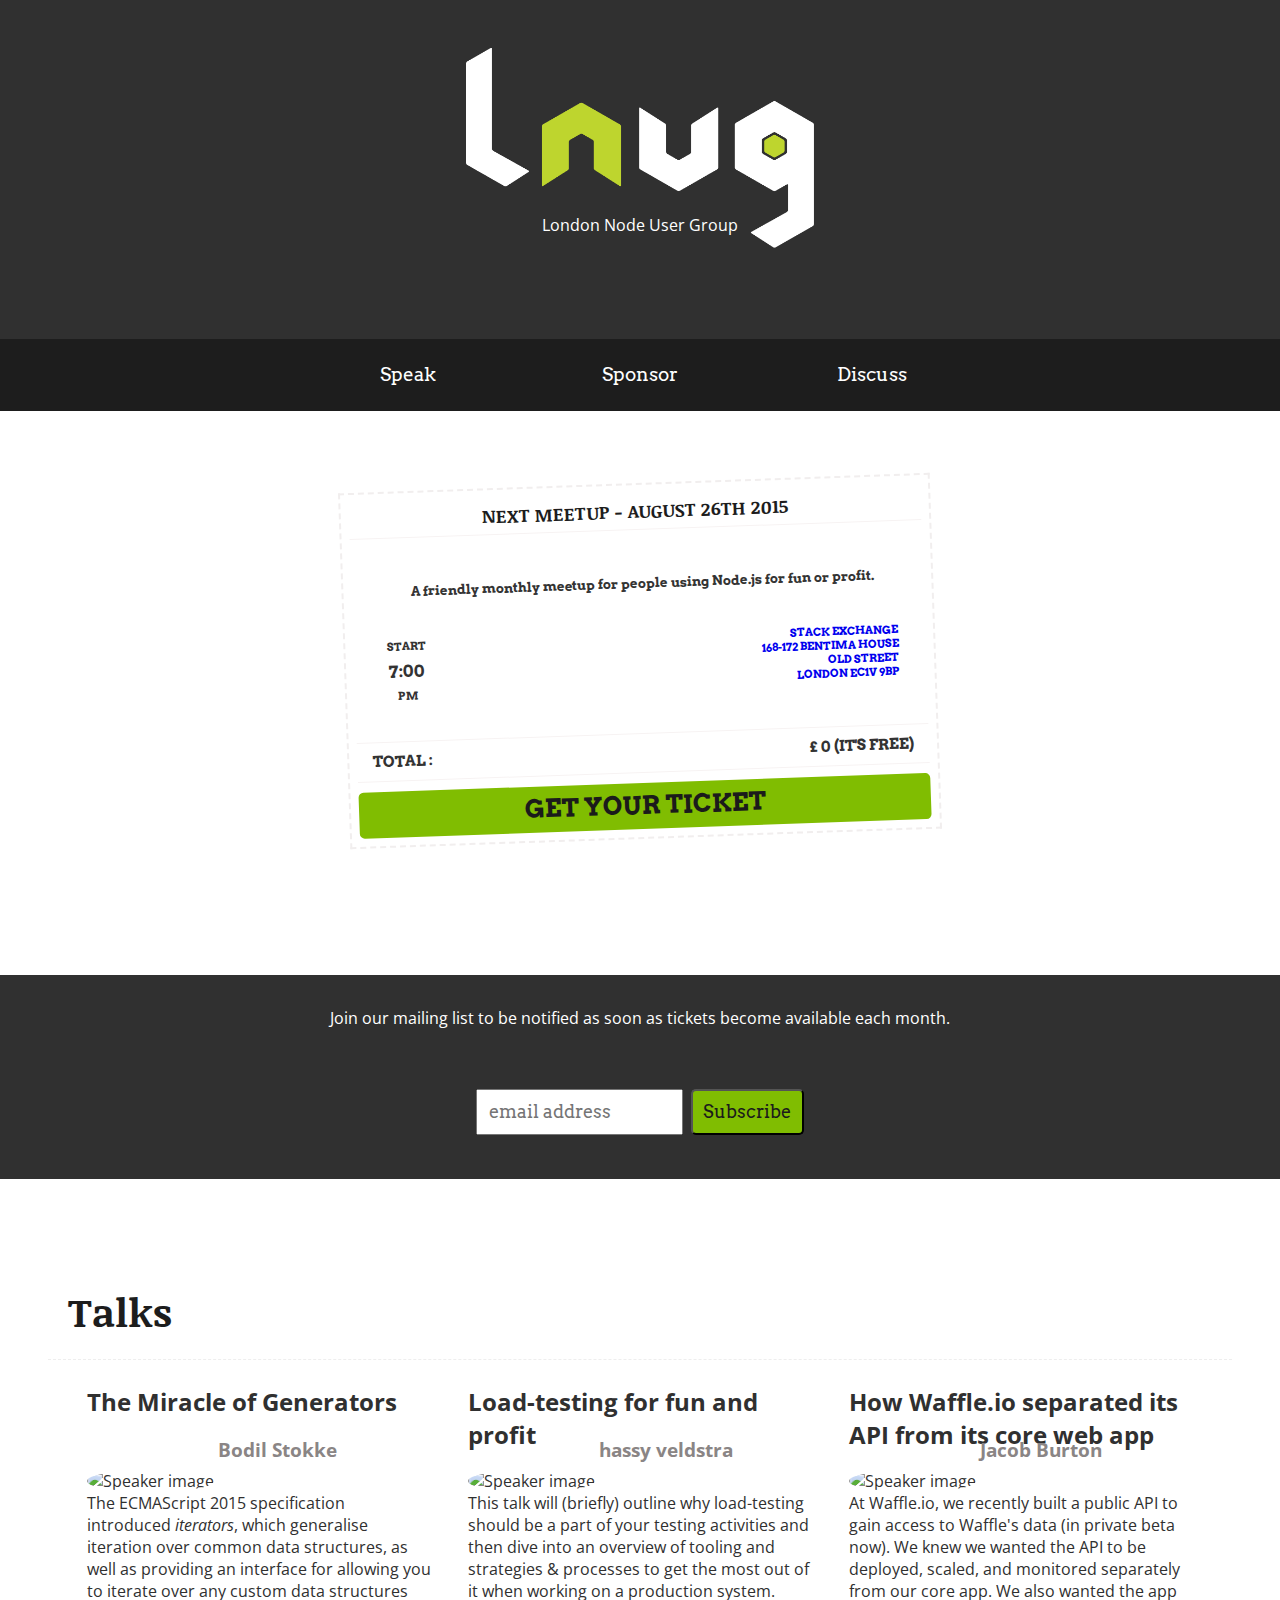
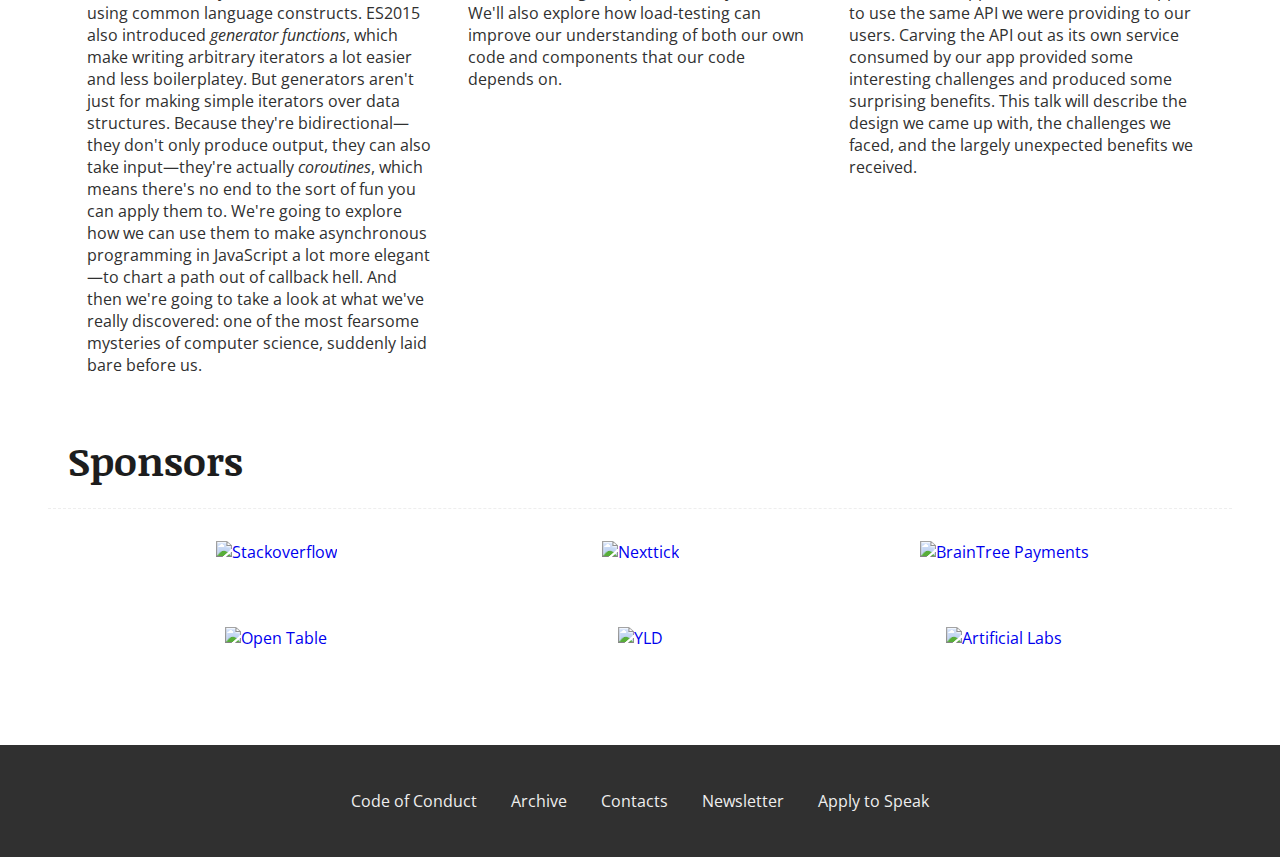
==== commit 43146fbe: "adding sponsor to primary cta and lots of other design tweaks" ====
--- a/index.html
+++ b/index.html
@@ -30,10 +30,11 @@
     </div>
 
     <nav class="lnug-menu">
-        <li><a href="/archive">Archive</a></li>
+        <li><a href="https://github.com/lnug/speakers">Speak</a></li>
+        <li><a href="https://github.com/lnug/speakers">Sponsor</a></li>
         <li><a href="https://gitter.im/lnug/discuss" target="_blank">Discuss</a></li>
-        <li><a href="https://github.com/lnug/speakers">Speak</a></li>
     </nav>
+
 
     <div class="lnug-body">
         <div class="lnug-ticket"><div class="box">
@@ -60,61 +61,11 @@
     </div>
 </div>
 </div>
-
-        <h1>Talks</h1>
-        <p>
-            This months talks will include:
-        </p>
-        <ul class="lnug-content"><li class="row lnug-speaker">
-    <h2 class="title">Rethinking backend with webtasks</h2>
-    <div class="detail">
-        <img class="img-circle" alt="Speaker image" src="https://avatars.githubusercontent.com/u/822369?v=3">
-        <h3 class="name">Tomasz Janczuk</h3>
-
-        <div class="handle">
-          <a></a>
-        </div>
     </div>
-    <div class="desc"><p>You are writing a mobile or HTML5 web application that needs just a little bit of a backend. Maybe you want to access MongoDB, send an SMS, or an e-mail. Do you really need to host your own Node.js service to run this small snippet of backend logic?&#13;&#10;&#13;&#10;In this talk I will take a hard look at the role of the backend in modern applications. I will introduce the concept of a <a href="https://webtask.io">webtask</a> - a lightweight representation of backend logic that can safely be embedded in a client application. I will show how you can use modern container technologies based on CoreOS and Docker to build a generic, multi-tenant runtime for securely executing webtasks directly from a mobile or HTML5 application. You don&rsquo;t need a backend to run backend code.&#13;&#10;&#13;&#10;This talk is based on lessons learned when building the Node.js sandboxing technology for internal use in our core operations at Auth0.&#13;&#10;&#13;&#10;Find out more:&#13;&#10;<a href="http://tomasz.janczuk.org/2015/04/rethinking-backend-with-webtasks.html">Webtask concepts</a>&#13;&#10;<a href="https://github.com/auth0/wt-cli">Webtask CLI</a>&#13;&#10;<a href="https://webtask.io">Webtask playground</a>&#13;&#10;<a href="https://medium.com/aws-activate-startup-blog/sandboxing-code-in-the-era-of-containers-294edb3a674">Webtask technology</a>&#13;&#10;</p>
-</div>
-  
-
-</li> <li class="row lnug-speaker">
-    <h2 class="title">WebRTC Reborn</h2>
-    <div class="detail">
-        <img class="img-circle" alt="Speaker image" src="https://avatars.githubusercontent.com/u/243117?v=3">
-        <h3 class="name">Dan Jenkins</h3>
-
-        <div class="handle">
-          <a></a>
-        </div>
-    </div>
-    <div class="desc"><p>WebRTC has had a real tough 3 or 4 years, and so have those working with it. Only a few short years ago, the development world were excited about WebRTC and proclaiming how awesome it was. &#13;&#10;&#13;&#10;You might have played with the technology a couple of years ago, only to find the extra infrastructure requirements were painful to implement and poorly documented. This probably left a bitter taste in your mouth, especially when things went wrong.&#13;&#10;&#13;&#10;Those in the industry have been working hard to sweeten the deal again - efforts have been made to bring WebRTC into the mainstream and as a result the technology is experiencing a rebirth. Thanks to those who have remained dedicated to improving the situation for those around them, WebRTC is finally starting to fulfil the original expectations that were had of it. Both the technology and the support networks have been built up to make experimenting with it again a pleasure, not a pain.&#13;&#10;&#13;&#10;WebRTC has grown up; in this talk you will learn how far along the tech has come, its current capabilities, the amazing things that people are starting to do with it, and how simple getting started with the new toolsets available.&#13;&#10;</p>
-</div>
-  
-
-</li> <li class="row lnug-speaker">
-    <h2 class="title">TypeScript will finally bring peace to your troubled soul</h2>
-    <div class="detail">
-        <img class="img-circle" alt="Speaker image" src="https://avatars.githubusercontent.com/u/1526883?v=3">
-        <h3 class="name">Tim Perry</h3>
-
-        <div class="handle">
-          <a></a>
-        </div>
-    </div>
-    <div class="desc"><p>You&#39;ve heard of TypeScript, but you&#39;re not sure if it&#39;s a good idea, and you&#39;ve never really seen it in action. TypeScript is powerful though, rapidly gaining momentum, and has a lot more to offer than just JS + classes. Let&#39;s take a proper look.&#13;&#10;&#13;&#10;In this talk, we&#39;ll dig a bit deeper and play around with some of the more interesting features TypeScript gives you. We&#39;ll walk through the extras that TypeScript provides and how they&#39;ll solve your every woe, learn a bit about where the types come in and why you care, and see how exactly you might put it into action on your next Node project.</p>
-</div>
-  
-
-</li></ul>
-    </div>
-
-
-    <div class="lnug-mailing-list">
+        <div class="lnug-mailing-list">
 <form id="mc-embedded-subscribe-form" action="//enhanceconf.us10.list-manage.com/subscribe/post?u=51dfdc2ed16b49dcad396dd73&amp;id=e8e09541e1" method="post" name="mc-embedded-subscribe-form" target="_blank" novalidate="" class="validate">
-    <h1>Mailing list</h1>
-    <p>Sign up to be notified when tickets are available:
+    <p>
+        Join our mailing list to be notified as soon as tickets become available each month.
     </p>
     <div id="mc_embed_signup_scroll">
         <input id="mce-EMAIL" type="email" value="" name="EMAIL" placeholder="email address" required class="email">
@@ -125,13 +76,53 @@
     </div>
 </form>
 </div>
+        <div class="lnug-body">
 
+        <h1>Talks</h1>
+        <ul class="lnug-content"><li class="row lnug-speaker">
+    <h2 class="title">The Miracle of Generators</h2>
+    <div class="detail">
+        <img class="img-circle" alt="Speaker image" src="https://avatars.githubusercontent.com/u/17880?v=3">
+        <h3 class="name">Bodil Stokke</h3>
 
-    <div class="lnug-body">
+        <div class="handle">
+          <a></a>
+        </div>
+    </div>
+    <div class="desc"><p>The ECMAScript 2015 specification introduced <em>iterators</em>, which generalise iteration over common data structures, as well as providing an interface for allowing you to iterate over any custom data structures using common language constructs. ES2015 also introduced <em>generator functions</em>, which make writing arbitrary iterators a lot easier and less boilerplatey.&#13;&#10;&#13;&#10;But generators aren&#39;t just for making simple iterators over data structures. Because they&#39;re bidirectional&mdash;they don&#39;t only produce output, they can also take input&mdash;they&#39;re actually <em>coroutines</em>, which means there&#39;s no end to the sort of fun you can apply them to. We&#39;re going to explore how we can use them to make asynchronous programming in JavaScript a lot more elegant&mdash;to chart a path out of callback hell. And then we&#39;re going to take a look at what we&#39;ve really discovered: one of the most fearsome mysteries of computer science, suddenly laid bare before us.</p>
+</div>
+  
+
+</li> <li class="row lnug-speaker">
+    <h2 class="title">Load-testing for fun and profit</h2>
+    <div class="detail">
+        <img class="img-circle" alt="Speaker image" src="https://avatars.githubusercontent.com/u/1490?v=3">
+        <h3 class="name">hassy veldstra</h3>
+
+        <div class="handle">
+          <a></a>
+        </div>
+    </div>
+    <div class="desc"><p>This talk will (briefly) outline why load-testing should be a part of your testing activities and then dive into an overview of tooling and strategies &amp; processes to get the most out of it when working on a production system. We&#39;ll also explore how load-testing can improve our understanding of both our own code and components that our code depends on.</p>
+</div>
+  
+
+</li> <li class="row lnug-speaker">
+    <h2 class="title">How Waffle.io separated its API from its core web app</h2>
+    <div class="detail">
+        <img class="img-circle" alt="Speaker image" src="https://avatars.githubusercontent.com/u/443084?v=3">
+        <h3 class="name">Jacob Burton</h3>
+
+        <div class="handle">
+          <a></a>
+        </div>
+    </div>
+    <div class="desc"><p>At Waffle.io, we recently built a public API to gain access to Waffle&#39;s data (in private beta now). We knew we wanted the API to be deployed, scaled, and monitored separately from our core app. We also wanted the app to use the same API we were providing to our users. Carving the API out as its own service consumed by our app provided some interesting challenges and produced some surprising benefits. This talk will describe the design we came up with, the challenges we faced, and the largely unexpected benefits we received.</p>
+</div>
+  
+
+</li></ul>
         <h1>Sponsors</h1>
-        <p>
-            London Node User group is made possible by all of these wonderful companies:
-        </p>
         <ul class="sponsors">
           <li>
             <a href="http://www.stackoverflow.com" target="_blank" title="Stackoverflow homepage, proud sponsor of LNUG">
@@ -168,6 +159,7 @@
 
     <ul class="lnug-footer-text">
         <li><a href="code-of-conduct" title="code-of-conduct">Code of Conduct</a></li>
+        <li><a href="/archive">Archive</a></li>
         <li><a href="mailto:contact@lnug.org?Subject=LNUG+site+question">Contacts</a></li>
         <li><a href="http://nexttick.us8.list-manage.com/subscribe?u=9ebd291b0179eceff6533b0da&amp;id=f7e81cdb7a" target="_blank" title="The monthly newsletter">Newsletter</a></li>
         <li><a href="//github.com/lnug/speak" target="_blank" title="speakers application">Apply to Speak</a></li>
--- a/css.css
+++ b/css.css
@@ -11,6 +11,7 @@
 
 body {
     margin: 0;
+    color: #303030;
     font-family: 'Open Sans', sans-serif;
 
 }
@@ -20,6 +21,7 @@
 
 h1 {
     margin:0;
+    padding: 1em .5em .5em .5em;
     font-size: 2.5em;
     color: #1D1D1D;
     border-bottom: 1px dashed #eee;
@@ -38,6 +40,7 @@
 
 .lnug-ticket {
     margin:0 0 4em 0 ;
+
 }
 .lnug-menu {
   background-color: #1d1d1d;
@@ -119,7 +122,7 @@
 }
 
 .lnug-header.img-responsive {
-  margin: 3em;
+  margin: 3em 0;
   text-align: center;
 }
 
@@ -160,11 +163,12 @@
 
 }
 .inner{
-  border: 2px dashed #303030;
+  border: 2px dashed #F1EEEE;
   min-height:100px;
-  background:#eee url(http://subtlepatterns.com/patterns/lightpaperfibers.png);
-
-  transform: rotate(-2deg);
+  background-color: #ffffff;
+  background-image: url(http://www.transparenttextures.com/patterns/groovepaper.png);
+  /* This is mostly intended for prototyping; please download the pattern and re-host for production environments. Thank you! */
+    transform: rotate(-2deg);
   padding:8px;
 
 }
@@ -172,7 +176,7 @@
   padding:5px 0px;
   margin:0px;
   font-size:18px;
-  border-bottom: 1px solid rgba(51, 51, 51, 0.3);
+  border-bottom: 1px solid #F7F3F3;
   text-align:center;
 }
 .info{
@@ -182,7 +186,7 @@
 .info .wp{
   padding: 5px;
   text-align: center;
-  border-bottom: 1px solid #ddd;
+  border-bottom: 1px solid #F7F3F3;
   margin: 1em 0;
 }
 .info .wp.desc{
@@ -197,7 +201,7 @@
   margin: 8px;
 }
 .total{
-  border-top: 1px solid rgba(51, 51, 51, 0.3);
+  border-top: 1px solid #F7F3F3;
 }
 
 .info li {
@@ -261,7 +265,7 @@
         display: inline-block;
         vertical-align: top;
         margin: 1em 1em;
-        max-width: 350px;
+        max-width: 345px;
     }
 
     .lnug-speaker .title {
@@ -287,7 +291,7 @@
 }
 .lnug-speaker .desc {
     /*background: green;*/
-    
+
 }
 .lnug-speaker  p {
     margin: 0;
@@ -314,21 +318,22 @@
 
 .lnug-mailing-list {
     width: auto;
-
-    margin-left: 2em;
-    padding: 1em;
+    padding: 0em;
     color: white;
-}
-.lnug-mailing-list h1 {
-color: white;
-        margin: 0;
-        border-bottom: 1px dashed #75BD01;
-}
-
+
+}
+.lnug-mailing-list p {
+    color: white;
+    text-align: center;
+        padding-top: 1em;
+}
+#mc_embed_signup_scroll {
+    text-align: center;
+}
 .lnug-mailing-list input {
     display: inline;
     padding: .6em;
-    margin: .6em 0;
+    margin: 2.5em .1em;
     font-family:"arvo";
     /*font-family: 'Noticia Text', serif;*/
 
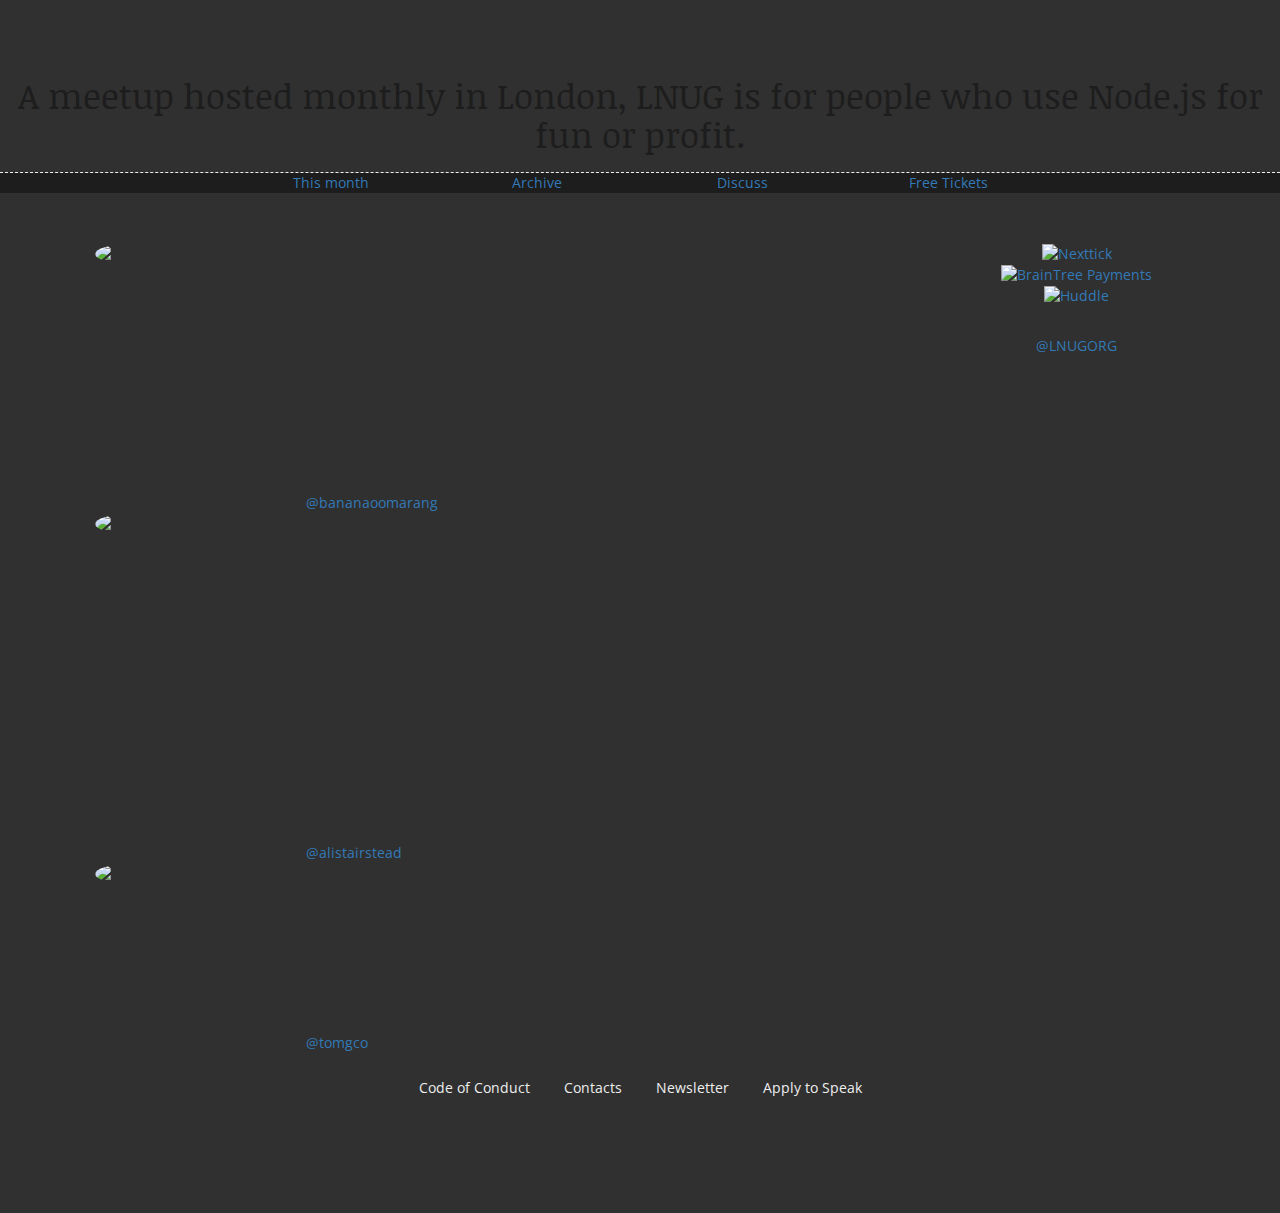
==== commit 301bb6f5: "updated finish time" ====
--- a/index.html
+++ b/index.html
@@ -20,151 +20,126 @@
   <meta name="twitter:url" content="http://www.lnug.org">
   <meta name="google-site-verification" content="gnZ_Oz6_k7Gv93jmtpCeY6Rjz6E_rjh_1n5dlYgMcJw">
   <script src="//code.jquery.com/jquery.min.js"></script>
-  <link rel="stylesheet" href="/css.css">
+  <link href="//maxcdn.bootstrapcdn.com/bootstrap/3.3.4/css/bootstrap.min.css" rel="stylesheet" type="text/css">
+  <script src="//maxcdn.bootstrapcdn.com/bootstrap/3.3.4/js/bootstrap.min.js"></script>
+  <link rel="stylesheet" href="css.css">
   <meta name="viewport" content="width=device-width, initial-scale=1">
 </head>
 <body>
-    <div class="lnug-header img-responsive">
-        <img src="/public/logo.png" class="main_logo">
-        <p class="logo-detail">London Node User Group</p>
+<div class="container">
+  <div class="row">
+    <div class="col-xs-12 lnug-hero">
+      <div class="lnug-header img-responsive">
+      </div>
+      <div class="lnug-headline text-center"><h1>A meetup hosted monthly in London, LNUG is for people who use Node.js for fun or profit.</h1></div>
+      <div class="row">
+        <div class="lnug-menu col-lg-12">
+            <div class="lnug-menu-textblock col-lg-8 col-lg-offset-2">
+              <div class="lnug-menu-text col-xs-12 col-lg-3"><a href="/">This month</a></div>
+              <div class="lnug-menu-text col-xs-12 col-lg-3"><a href="/archive">Archive</a></div>
+              <div class="lnug-menu-text col-xs-12 col-lg-3"><a href="https://gitter.im/lnug/discuss" target="_blank">Discuss</a></div>
+              <div class="lnug-menu-text col-xs-12 col-lg-3"><a id="lnug-tkt" href="https://ti.to/lnug/october-2015" target="_blank">Free Tickets</a></div>
+            </div>
+        </div>
+      </div>
+      <div class="lnug-nextevent">
+        <div class="text-center">
+          <p>Next meetup: <span class="lnug-nextmeetup">October 28th 2015, 18.30 - 21.00</span></p>
+        </div>
+      </div>
+    </div>
+  </div>
+
+  <div class="row">
+    <div class="row lnug-sectiondesc">
+       <div class="col-xs-12 col-md-8 text-center talk-label ">Talks</div>
+       <div class="col-xs-12 col-md-4 text-center sponsor-label hidden-xs hidden-sm">Sponsors</div>
     </div>
 
-    <nav class="lnug-menu">
-        <li><a href="https://github.com/lnug/speakers">Speak</a></li>
-        <li><a href="https://github.com/lnug/speakers">Sponsor</a></li>
-        <li><a href="https://gitter.im/lnug/discuss" target="_blank">Discuss</a></li>
-    </nav>
+    <div class="col-xs-12 col-md-8 col-lg-8 lnug-content"><div class="row lnug-singlespeaker">
+  <div class="col-xs-4 col-md-4 text-center lnug-speakerphoto">
+    <img class="img-circle" alt="140x140" style="width: 140px; height: 140px;" src="https://avatars.githubusercontent.com/u/815831?v=3">
+  </div>
+  <div class="col-xs-8 col-md-8 lnug-speakercard">
+    <div class="col-xs-12 lnug-speakername name">Milo Mordaunt</div>
+    <div class="col-xs-12 lnug-talktitle title">Flux to Redux, Thinking with Data</div>
+    <div class="col-xs-12 lnug-talkdesc desc"><p>Flux is one of the newer cool kids on the block, but it has it&#39;s fair share of problems. With all of the different implementations fighting for recognition, to first time users and abusers it can seem overly complicated.&#13;&#10;&#13;&#10;Redux is one Flux framework which has gained a lot of traction recently, thanks to its novel take on the architecture (vastly simpler than Facebooks sample implementation, for instance) and neat debugging features.&#13;&#10;&#13;&#10;This talk can show the differences between Redux&#39;s approach and more &#39;traditional&#39; Flux architectures, running over its benefits for developers. It will also briefly explain the difference between Flux applications and other MVC implementations, for anyone curious and unfamiliar.</p>
+</div>
+    <div class="col-xs-12 lnug-twitterhandle">
+      <a href="https://github.com/bananaoomarang">@bananaoomarang</a>
+      </div>
+  </div>
+</div> <div class="row lnug-singlespeaker">
+  <div class="col-xs-4 col-md-4 text-center lnug-speakerphoto">
+    <img class="img-circle" alt="140x140" style="width: 140px; height: 140px;" src="https://avatars.githubusercontent.com/u/62936?v=3">
+  </div>
+  <div class="col-xs-8 col-md-8 lnug-speakercard">
+    <div class="col-xs-12 lnug-speakername name">Alistair Stead</div>
+    <div class="col-xs-12 lnug-talktitle title">Full-stack BDD and its side effects</div>
+    <div class="col-xs-12 lnug-talkdesc desc"><p>This is not yet another how do you do BDD in JavaScript talk. This is a talk about how you can apply widespread software design practices such as Design Patterns, BDD, TDD, DDD and SOLID to full-stack development. Less how to use these practices, more how to select and use them effectively.&#13;&#10;&#13;&#10;Just using these tools on their own can lead to unnecessary complexity that can be hard to understand or avoid. So let&rsquo;s set aside discussions of the language syntax or capabilities and focus on what is important - delivering value to the customer.&#13;&#10;&#13;&#10;This presentation will show how BDD practices can be applied to the different contexts of developing features through a multi-layer stack whilst smoothing the communication, providing detailed direction and showing the value for business owners and developers alike. The result is a feature that meets the business owner&rsquo;s expectations with happy side effects such as the code being clean, well designed, understandable, fully tested and documented.</p>
+</div>
+    <div class="col-xs-12 lnug-twitterhandle">
+      <a href="https://github.com/alistairstead">@alistairstead</a>
+      </div>
+  </div>
+</div> <div class="row lnug-singlespeaker">
+  <div class="col-xs-4 col-md-4 text-center lnug-speakerphoto">
+    <img class="img-circle" alt="140x140" style="width: 140px; height: 140px;" src="https://avatars.githubusercontent.com/u/524382?v=3">
+  </div>
+  <div class="col-xs-8 col-md-8 lnug-speakercard">
+    <div class="col-xs-12 lnug-speakername name">Tom Gallacher</div>
+    <div class="col-xs-12 lnug-talktitle title">White water streams</div>
+    <div class="col-xs-12 lnug-talkdesc desc"><p>We use streams on a daily basis when handling data with our Node.js applications, but how do they work, and more importantly, how do we keep them efficient and performant?&#13;&#10;&#13;&#10;This talk focus mainly on analysing applications that utilises streaming data, identifying bottlenecks and making improvements. Be wow&rsquo;ed by Flame{graphs,charts}, awed by benchmarks and take away some tips in writing decent stream implementations.</p>
+</div>
+    <div class="col-xs-12 lnug-twitterhandle">
+      <a href="https://github.com/tomgco">@tomgco</a>
+      </div>
+  </div>
+</div></div>
+
+    <div class="col-xs-12 col-md-4 col-lg-4 lnug-sidebar text-center">
+      <ul class="list-unstyled">
+        <li>
+          <a href="http://www.nexttick.io" target="_blank" title="Nexttick homepage, proud sponsor of LNUG">
+            <img src="./public/nexttick.jpg" alt="Nexttick">
+          </a>
+        </li>
+        <li>
+          <a href="https://www.braintreepayments.com/" target="_blank" title="BrainTree Payments homepage, proud sponsor of LNUG">
+            <img src="./public/braintree.png" alt="BrainTree Payments">
+          </a>
+        </li>
+        <li>
+          <a href="https://www.huddle.com/" target="_blank" title="Huddle homepage, proud sponsor of LNUG">
+            <img src="./public/huddle.png" alt="Huddle">
+          </a>
+        </li>
+
+      </ul>
+
+      <div class="twitter-label lnug-sectiondesc">Tweets</div>
+      <div class="twitter-widget">
+        <a class="twitter-timeline" data-dnt="true" href="https://twitter.com/LNUGorg" data-widget-id="568413083740422144">@LNUGORG</a>
+        <script>!function(d,s,id){var js,fjs=d.getElementsByTagName(s)[0],p=/^http:/.test(d.location)?'http':'https';if(!d.getElementById(id)){js=d.createElement(s);js.id=id;js.src=p+"://platform.twitter.com/widgets.js";fjs.parentNode.insertBefore(js,fjs);}}(document,"script","twitter-wjs");</script>
+      </div>
+    </div>
 
 
-    <div class="lnug-body">
-        <div class="lnug-ticket"><div class="box">
-    <div class="inner">
-        <h1>Next meetup - <span class="lnug-nextmeetup">August 26th 2015</span></h1>
-        <div class="info clearfix">
-            <div class="wp desc">A friendly monthly meetup for people using Node.js for fun or profit.</div>
-
-            <div class="wp">Start<h2>7:00</h2>pm</div>
-            <div class="wp address">
-                <a href="https://www.google.co.uk/maps/place/London+EC1V+9BP/@51.5251346,-0.0907117,17z/data=!3m1!4b1!4m2!3m1!1s0x48761ca885072c25:0x72e05218b2259c62?hl=en" target="_blank"><strong>Stack Exchange</strong><br>
-                 168-172 Bentima House<br>
-                  Old Street<br>
-                  London EC1V 9BP</a>
-            </div>
-        </div>
-        <div class="total clearfix">
-            <h2>Total : <p>£ 0 (it's free)</p></h2>
-        </div>
-
-        <div class="total clearfix ticket">
-            <a id="lnug-tkt" class="buy cta" href="https://ti.to/lnug/august-2015" target="_blank">Get your ticket</a>
-        </div>
-    </div>
-</div>
-</div>
-    </div>
-        <div class="lnug-mailing-list">
-<form id="mc-embedded-subscribe-form" action="//enhanceconf.us10.list-manage.com/subscribe/post?u=51dfdc2ed16b49dcad396dd73&amp;id=e8e09541e1" method="post" name="mc-embedded-subscribe-form" target="_blank" novalidate="" class="validate">
-    <p>
-        Join our mailing list to be notified as soon as tickets become available each month.
-    </p>
-    <div id="mc_embed_signup_scroll">
-        <input id="mce-EMAIL" type="email" value="" name="EMAIL" placeholder="email address" required class="email">
-        <input id="mc-embedded-subscribe" type="submit" value="Subscribe" name="subscribe" class="button cta"><!-- real people should not fill this in and expect good things - do not remove this or risk form bot signups-->
-        <div style="position: absolute; left: -5000px;">
-            <input type="text" name="b_51dfdc2ed16b49dcad396dd73_e8e09541e1" tabindex="-1" value="">
-        </div>
-    </div>
-</form>
-</div>
-        <div class="lnug-body">
-
-        <h1>Talks</h1>
-        <ul class="lnug-content"><li class="row lnug-speaker">
-    <h2 class="title">The Miracle of Generators</h2>
-    <div class="detail">
-        <img class="img-circle" alt="Speaker image" src="https://avatars.githubusercontent.com/u/17880?v=3">
-        <h3 class="name">Bodil Stokke</h3>
-
-        <div class="handle">
-          <a></a>
-        </div>
-    </div>
-    <div class="desc"><p>The ECMAScript 2015 specification introduced <em>iterators</em>, which generalise iteration over common data structures, as well as providing an interface for allowing you to iterate over any custom data structures using common language constructs. ES2015 also introduced <em>generator functions</em>, which make writing arbitrary iterators a lot easier and less boilerplatey.&#13;&#10;&#13;&#10;But generators aren&#39;t just for making simple iterators over data structures. Because they&#39;re bidirectional&mdash;they don&#39;t only produce output, they can also take input&mdash;they&#39;re actually <em>coroutines</em>, which means there&#39;s no end to the sort of fun you can apply them to. We&#39;re going to explore how we can use them to make asynchronous programming in JavaScript a lot more elegant&mdash;to chart a path out of callback hell. And then we&#39;re going to take a look at what we&#39;ve really discovered: one of the most fearsome mysteries of computer science, suddenly laid bare before us.</p>
-</div>
-  
-
-</li> <li class="row lnug-speaker">
-    <h2 class="title">Load-testing for fun and profit</h2>
-    <div class="detail">
-        <img class="img-circle" alt="Speaker image" src="https://avatars.githubusercontent.com/u/1490?v=3">
-        <h3 class="name">hassy veldstra</h3>
-
-        <div class="handle">
-          <a></a>
-        </div>
-    </div>
-    <div class="desc"><p>This talk will (briefly) outline why load-testing should be a part of your testing activities and then dive into an overview of tooling and strategies &amp; processes to get the most out of it when working on a production system. We&#39;ll also explore how load-testing can improve our understanding of both our own code and components that our code depends on.</p>
-</div>
-  
-
-</li> <li class="row lnug-speaker">
-    <h2 class="title">How Waffle.io separated its API from its core web app</h2>
-    <div class="detail">
-        <img class="img-circle" alt="Speaker image" src="https://avatars.githubusercontent.com/u/443084?v=3">
-        <h3 class="name">Jacob Burton</h3>
-
-        <div class="handle">
-          <a></a>
-        </div>
-    </div>
-    <div class="desc"><p>At Waffle.io, we recently built a public API to gain access to Waffle&#39;s data (in private beta now). We knew we wanted the API to be deployed, scaled, and monitored separately from our core app. We also wanted the app to use the same API we were providing to our users. Carving the API out as its own service consumed by our app provided some interesting challenges and produced some surprising benefits. This talk will describe the design we came up with, the challenges we faced, and the largely unexpected benefits we received.</p>
-</div>
-  
-
-</li></ul>
-        <h1>Sponsors</h1>
-        <ul class="sponsors">
-          <li>
-            <a href="http://www.stackoverflow.com" target="_blank" title="Stackoverflow homepage, proud sponsor of LNUG">
-              <img src="/public/stackoverflow.jpg" alt="Stackoverflow">
-            </a>
-          </li>
-          <li>
-            <a href="http://www.nexttick.io" target="_blank" title="Nexttick homepage, proud sponsor of LNUG">
-              <img src="/public/nexttick.jpg" alt="Nexttick">
-            </a>
-          </li>
-          <li>
-            <a href="https://www.braintreepayments.com/" target="_blank" title="BrainTree Payments homepage, proud sponsor of LNUG">
-              <img src="/public/braintree.png" alt="BrainTree Payments">
-            </a>
-          </li>
-          <li>
-            <a href="http://www.opentable.com/" target="_blank" title="Open Table homepage, proud sponsor of LNUG">
-              <img src="/public/opentable.jpg" alt="Open Table">
-            </a>
-          </li>
-          <li>
-            <a href="http://www.yld.io" target="_blank" title="YLD homepage, proud sponsor of LNUG">
-              <img src="/public/yld.jpg" alt="YLD">
-            </a>
-          </li>
-          <li>
-            <a href="http://www.artificial.io" target="_blank" title="Artificial homepage, proud sponsor of LNUG">
-              <img src="/public/artificial-labs.jpg" alt="Artificial Labs">
-            </a>
-          </li>
-        </ul>
-    </div>
-
-    <ul class="lnug-footer-text">
+  <div class="row">
+    <div class="col-xs-12 lnug-footer">
+      <ul class="lnug-footer-text">
         <li><a href="code-of-conduct" title="code-of-conduct">Code of Conduct</a></li>
-        <li><a href="/archive">Archive</a></li>
         <li><a href="mailto:contact@lnug.org?Subject=LNUG+site+question">Contacts</a></li>
         <li><a href="http://nexttick.us8.list-manage.com/subscribe?u=9ebd291b0179eceff6533b0da&amp;id=f7e81cdb7a" target="_blank" title="The monthly newsletter">Newsletter</a></li>
         <li><a href="//github.com/lnug/speak" target="_blank" title="speakers application">Apply to Speak</a></li>
-    </ul>
-
+      </ul>
+      <ul class="lnug-footer-text">
+        <li>LNUG 2015 - THE nodejs meetup in London</li>
+      </ul>
+    </div>
+  </div>
+</div>
+</div>
 </body>
 <link href="//fonts.googleapis.com/css?family=Open+Sans:300,400,700" rel="stylesheet" type="text/css">
 <script>
